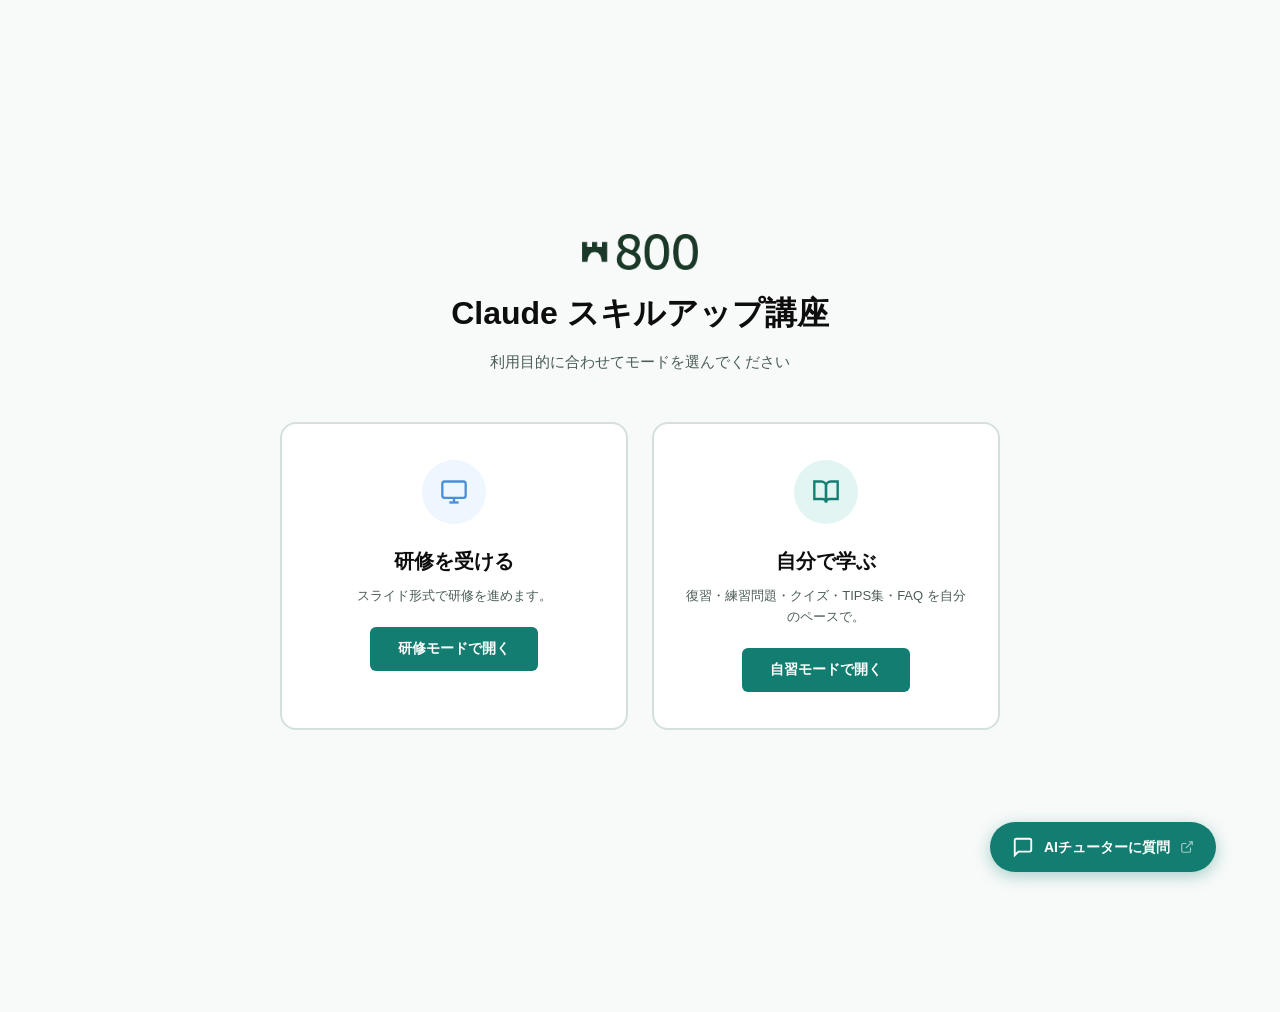
==== index.html @ 35c39022 "まとめページの可読性を改善（第1回・第2回） - 第1回・第2回のまとめ「今回の要点」を『太字キーワード＋短い一言』のスキャンしやすい箇条書きに。長い1行を解消。  - 「今日からやること」を『まず1" ====
<!DOCTYPE html>
<html lang="ja">
<head>
  <meta charset="UTF-8">
  <meta name="viewport" content="width=device-width, initial-scale=1.0">
  <title>Claude スキルアップ講座</title>
  <link rel="stylesheet" href="css/style.css?v=193">
</head>
<body>
  <!-- グローバルヘッダー -->
  <header id="global-header">
    <div class="header-inner">
      <a href="#" class="header-logo" data-page="home">
        <img src="assets/ehi-logo.png" alt="800" height="22">
        <span>Claude スキルアップ講座</span>
      </a>
      <nav class="header-nav" id="header-nav">
        <a href="#" class="header-nav-link active" data-page="home">ホーム</a>
        <a href="#" class="header-nav-link" data-page="learn">学習コンテンツ</a>
        <a href="#" class="header-nav-link" data-page="practices">練習問題</a>
        <a href="#" class="header-nav-link" data-page="quiz-hub">クイズ</a>
        <a href="#" class="header-nav-link" data-page="tips">TIPS集</a>
        <a href="#" class="header-nav-link" data-page="links">リンク集</a>
        <a href="#" class="header-nav-link" data-page="faq">FAQ</a>
      </nav>
      <div class="header-right">
        <button class="header-search-btn" id="open-search" title="検索（Ctrl+K）">
          <svg viewBox="0 0 24 24" width="18" height="18" fill="none" stroke="currentColor" stroke-width="2"><circle cx="11" cy="11" r="8"/><line x1="21" y1="21" x2="16.65" y2="16.65"/></svg>
        </button>
        <div class="mode-toggle">
          <button class="mode-btn" data-mode="present">研修モード</button>
          <button class="mode-btn active" data-mode="self-study">自習モード</button>
        </div>
      </div>
    </div>
  </header>

  <!-- 検索モーダル -->
  <div class="search-modal" id="search-modal">
    <div class="search-modal-inner">
      <div class="search-input-wrap">
        <svg viewBox="0 0 24 24" width="20" height="20" fill="none" stroke="currentColor" stroke-width="2"><circle cx="11" cy="11" r="8"/><line x1="21" y1="21" x2="16.65" y2="16.65"/></svg>
        <input type="text" id="search-input" placeholder="セクション・FAQ・リンクを検索…" autocomplete="off">
        <kbd class="search-kbd">ESC</kbd>
      </div>
      <div class="search-results" id="search-results"></div>
    </div>
  </div>

  <!-- メインコンテンツ -->
  <main id="main-content">
    <div id="page-container"></div>
  </main>

  <!-- フッター -->
  <footer id="global-footer">
    <div class="footer-inner">
      <span>&copy; Eight Hundred, Inc.</span>
      <div style="display:flex;gap:16px;align-items:center">
        <button id="reset-progress" class="footer-link">進捗をリセット</button>
        <span style="font-size:11px;color:#999;">※ 進捗はこのブラウザに保存されます</span>
      </div>
    </div>
  </footer>

  <script src="js/modules.js?v=193"></script>
  <script src="js/quiz.js?v=193"></script>
  <script src="js/app.js?v=193"></script>
</body>
</html>
---- css/style.css ----
/* ========================================
   Claude スキルアップ - スタイルシート
   ヘッダーナビ + Webサイト型レイアウト
   ======================================== */

/* --- リセット & ベース --- */
*, *::before, *::after {
  margin: 0;
  padding: 0;
  box-sizing: border-box;
}

:root {
  --primary: #127D70;
  --primary-light: #1a9e8e;
  --primary-bg: #E3F5F3;
  --accent: #127D70;
  --accent-light: #E3F5F3;
  --dark-green: #1B3928;
  --bg: #f7faf9;
  --surface: #ffffff;
  --surface-hover: #f0f5f4;
  --text: #0D0D0D;
  --text-secondary: #4a5c56;
  --text-muted: #8a9692;
  --border: #d4e0dd;
  --border-light: #e8f0ee;
  --success: #127D70;
  --success-bg: #E3F5F3;
  --error: #d44;
  --error-bg: #fef0f0;
  --header-height: 56px;
  --radius: 10px;
  --radius-sm: 6px;
  --shadow-sm: 0 1px 3px rgba(18,125,112,0.06);
  --shadow-md: 0 4px 12px rgba(18,125,112,0.08);
  --shadow-lg: 0 8px 24px rgba(18,125,112,0.1);
  --shadow: 0 4px 12px rgba(0,0,0,0.08);
  --transition: 0.2s ease;
}

html {
  scroll-behavior: smooth;
  overflow-y: scroll;
}

body {
  font-family: -apple-system, BlinkMacSystemFont, "Segoe UI", "Hiragino Sans", "Hiragino Kaku Gothic ProN", "Noto Sans JP", sans-serif;
  background: var(--bg);
  color: var(--text);
  line-height: 1.7;
  display: flex;
  flex-direction: column;
  min-height: 100vh;
}

/* ========================================
   グローバルヘッダー
   ======================================== */
#global-header {
  position: sticky;
  top: 0;
  z-index: 100;
  background: var(--surface);
  border-bottom: 1px solid var(--border);
  box-shadow: var(--shadow-sm);
}

.header-inner {
  max-width: 1200px;
  margin: 0 auto;
  padding: 0 24px;
  height: var(--header-height);
  display: flex;
  align-items: center;
  gap: 32px;
}

.header-logo {
  display: flex;
  align-items: center;
  gap: 10px;
  text-decoration: none;
  color: var(--text);
  font-size: 15px;
  font-weight: 700;
  flex-shrink: 0;
}

.header-logo img {
  height: 22px;
}

.header-nav {
  display: flex;
  align-items: center;
  gap: 4px;
  flex: 1;
}

.header-nav-link {
  padding: 6px 14px;
  border-radius: var(--radius-sm);
  font-size: 13px;
  font-weight: 600;
  color: var(--text-secondary);
  text-decoration: none;
  transition: all var(--transition);
  white-space: nowrap;
}

.header-nav-link:hover {
  background: var(--surface-hover);
  color: var(--text);
}

.header-nav-link.active {
  background: var(--primary-bg);
  color: var(--primary);
}

.header-right {
  display: flex;
  align-items: center;
  flex-shrink: 0;
  gap: 8px;
}
.header-search-btn {
  display: flex;
  align-items: center;
  justify-content: center;
  width: 36px;
  height: 36px;
  border: 1px solid var(--border);
  border-radius: var(--radius-sm);
  background: var(--surface);
  color: var(--text-secondary);
  cursor: pointer;
  transition: border-color .15s, color .15s;
}
.header-search-btn:hover {
  border-color: var(--primary);
  color: var(--primary);
}
body.present-mode .header-search-btn,
body.landing-mode .header-search-btn {
  display: none;
}

/* モード切替ボタン */
.mode-toggle {
  display: flex;
  align-items: center;
  gap: 4px;
  padding: 3px;
  background: var(--bg);
  border-radius: var(--radius-sm);
  border: 1px solid var(--border);
}

.mode-btn {
  padding: 5px 14px;
  border: none;
  border-radius: 4px;
  font-size: 12px;
  font-weight: 600;
  cursor: pointer;
  background: transparent;
  color: var(--text-muted);
  transition: all var(--transition);
}

.mode-btn:hover {
  color: var(--text-secondary);
}

.mode-btn.active {
  background: var(--surface);
  color: var(--text);
  box-shadow: var(--shadow-sm);
}

/* ========================================
   メインコンテンツ
   ======================================== */
#main-content {
  flex: 1;
}

#page-container {
  max-width: 1200px;
  margin: 0 auto;
  padding: 32px 24px 80px;
}

/* ========================================
   グローバルフッター
   ======================================== */
#global-footer {
  background: var(--surface);
  border-top: 1px solid var(--border);
  padding: 16px 0;
  margin-top: auto;
}

.footer-inner {
  max-width: 1200px;
  margin: 0 auto;
  padding: 0 24px;
  display: flex;
  align-items: center;
  justify-content: space-between;
  font-size: 12px;
  color: var(--text-muted);
}

.footer-link {
  background: none;
  border: none;
  color: var(--text-muted);
  font-size: 12px;
  cursor: pointer;
  transition: color var(--transition);
}

.footer-link:hover {
  color: var(--error);
}

/* ========================================
   ホームページ（自習モード）
   ======================================== */
.home-layout {
  display: grid;
  grid-template-columns: 240px 1fr;
  gap: 32px;
  align-items: start;
}
.home-nav {
  position: sticky;
  top: calc(var(--header-height) + 16px);
  background: var(--surface);
  border: 1px solid var(--border);
  border-radius: var(--radius);
  padding: 16px;
  max-height: calc(100vh - var(--header-height) - 40px);
  overflow-y: auto;
}
.home-nav-title {
  font-size: 13px;
  font-weight: 700;
  color: var(--text-muted);
  text-transform: uppercase;
  letter-spacing: 1px;
  margin-bottom: 12px;
  padding-bottom: 8px;
  border-bottom: 1px solid var(--border-light);
}
.home-nav-module {
  margin-bottom: 16px;
}
.home-nav-module-label {
  font-size: 13px;
  font-weight: 700;
  color: var(--primary);
  margin-bottom: 6px;
}
.home-nav-group {
  font-size: 11px;
  font-weight: 600;
  color: var(--text-muted);
  text-transform: uppercase;
  letter-spacing: 0.5px;
  margin-top: 10px;
  margin-bottom: 2px;
  padding-left: 4px;
}
.home-nav-item {
  display: block;
  font-size: 13px;
  color: var(--text-secondary);
  padding: 4px 8px;
  border-radius: 4px;
  cursor: pointer;
  text-decoration: none;
  transition: background .12s, color .12s;
  line-height: 1.4;
}
.home-nav-item:hover {
  background: var(--primary-bg);
  color: var(--primary);
}
.home-nav-item.completed {
  color: var(--text-muted);
}
.home-nav-item.completed::before {
  content: '✓ ';
  color: var(--success);
  font-size: 11px;
}
.home-nav-extra {
  margin-top: 16px;
  padding-top: 12px;
  border-top: 1px solid var(--border-light);
}
.home-main {
  min-width: 0;
}
@media (max-width: 900px) {
  .home-layout {
    grid-template-columns: 1fr;
  }
  .home-nav {
    position: static;
    max-height: none;
  }
}
.home-hero {
  text-align: center;
  padding: 48px 0 40px;
}

.home-hero h1 {
  font-size: 40px;
  font-weight: 800;
  color: var(--text);
  margin-bottom: 12px;
  line-height: 1.3;
}

.home-hero .subtitle {
  font-size: 18px;
  color: var(--text-secondary);
  max-width: none;
  margin: 0 auto;
}

/* ホームカードグリッド */
.home-grid {
  display: grid;
  grid-template-columns: repeat(auto-fit, minmax(280px, 1fr));
  gap: 20px;
  margin-top: 36px;
}

.home-card {
  background: var(--surface);
  border: 1px solid var(--border);
  border-radius: var(--radius);
  padding: 28px 24px;
  cursor: pointer;
  transition: all var(--transition);
  text-align: left;
  position: relative;
  overflow: hidden;
}

.home-card::before {
  content: '';
  position: absolute;
  top: 0;
  left: 0;
  right: 0;
  height: 3px;
  background: var(--primary);
  transform: scaleX(0);
  transform-origin: left;
  transition: transform 0.3s ease;
}

.home-card:hover {
  border-color: var(--primary-light);
  box-shadow: var(--shadow-md);
  transform: translateY(-2px);
}

.home-card:hover::before {
  transform: scaleX(1);
}

.home-card .card-icon {
  width: 44px;
  height: 44px;
  border-radius: var(--radius-sm);
  background: var(--primary-bg);
  display: flex;
  align-items: center;
  justify-content: center;
  color: var(--primary);
  margin-bottom: 16px;
  font-size: 20px;
}

.home-card h3 {
  font-size: 17px;
  font-weight: 700;
  margin-bottom: 8px;
}

.home-card p {
  font-size: 13px;
  color: var(--text-secondary);
  line-height: 1.6;
}

.home-card .card-count {
  margin-top: 16px;
  padding-top: 12px;
  border-top: 1px solid var(--border-light);
  font-size: 12px;
  color: var(--text-muted);
}

/* ========================================
   学習コンテンツページ
   ======================================== */
.page-header {
  margin-bottom: 32px;
}

.page-header h1 {
  font-size: 26px;
  font-weight: 800;
  margin-bottom: 8px;
}

.page-header p {
  font-size: 15px;
  color: var(--text-secondary);
}

/* トピックカード */
.topic-grid {
  display: grid;
  grid-template-columns: repeat(auto-fit, minmax(280px, 1fr));
  gap: 16px;
  margin-top: 24px;
}

.topic-card {
  background: var(--surface);
  border: 1px solid var(--border);
  border-radius: var(--radius);
  padding: 24px;
  cursor: pointer;
  transition: all var(--transition);
}

.topic-card:hover {
  border-color: var(--primary-light);
  box-shadow: var(--shadow-md);
  transform: translateY(-1px);
}

.topic-card .topic-session {
  font-size: 11px;
  font-weight: 600;
  color: var(--text-muted);
  text-transform: uppercase;
  letter-spacing: 0.04em;
  margin-bottom: 8px;
}

.topic-card h3 {
  font-size: 16px;
  font-weight: 700;
  margin-bottom: 6px;
}

.topic-card p {
  font-size: 13px;
  color: var(--text-secondary);
  line-height: 1.5;
}

.topic-card .topic-type {
  display: inline-block;
  margin-top: 12px;
  font-size: 11px;
  font-weight: 700;
  padding: 2px 10px;
  border-radius: 4px;
}

.topic-card .topic-type.lecture {
  background: #eef6ff;
  color: #4a90d9;
}

.topic-card .topic-type.handson {
  background: #f0f7ef;
  color: var(--success);
}

.topic-card .topic-progress {
  display: flex;
  align-items: center;
  gap: 8px;
  margin-top: 12px;
}

.topic-card .topic-progress-bar {
  flex: 1;
  height: 4px;
  background: var(--border-light);
  border-radius: 2px;
}

.topic-card .topic-progress-bar .fill {
  height: 100%;
  background: var(--primary);
  border-radius: 2px;
  transition: width 0.3s;
}

.topic-card .topic-progress-text {
  font-size: 11px;
  font-weight: 600;
  color: var(--text-muted);
}

/* トピック詳細ページ */
.topic-detail {
  max-width: none;
}

.topic-detail .breadcrumb {
  font-size: 13px;
  color: var(--text-muted);
  margin-bottom: 16px;
}

.topic-detail .breadcrumb a {
  color: var(--primary);
  text-decoration: none;
}

.topic-detail .breadcrumb a:hover {
  text-decoration: underline;
}

.topic-detail-header {
  margin-bottom: 32px;
}

.topic-detail-header h1 {
  font-size: 26px;
  font-weight: 800;
  margin-bottom: 8px;
}

.topic-detail-header .topic-meta {
  display: flex;
  gap: 12px;
  flex-wrap: wrap;
}

.topic-detail-header .topic-meta-tag {
  font-size: 12px;
  color: var(--text-muted);
  background: var(--bg);
  padding: 4px 12px;
  border-radius: 12px;
  border: 1px solid var(--border-light);
}

.topic-content {
  background: var(--surface);
  border: 1px solid var(--border);
  border-radius: var(--radius);
  padding: 32px;
  margin-bottom: 24px;
}

.topic-content h3 {
  font-size: 18px;
  font-weight: 700;
  margin: 24px 0 10px;
  color: var(--text);
}

.topic-content h3:first-child {
  margin-top: 0;
}

.topic-content p {
  font-size: 15px;
  color: var(--text-secondary);
  margin-bottom: 12px;
}

.topic-content ul, .topic-content ol {
  font-size: 15px;
  color: var(--text-secondary);
  padding-left: 20px;
  margin-bottom: 12px;
}

.topic-content li {
  margin-bottom: 6px;
}

.topic-nav-buttons {
  display: flex;
  justify-content: space-between;
  gap: 16px;
  margin-top: 24px;
}

.topic-nav-btn {
  display: flex;
  align-items: center;
  gap: 8px;
  padding: 12px 20px;
  background: var(--surface);
  border: 1px solid var(--border);
  border-radius: var(--radius-sm);
  font-size: 14px;
  font-weight: 600;
  color: var(--text);
  cursor: pointer;
  transition: all var(--transition);
  text-decoration: none;
}

.topic-nav-btn:hover {
  border-color: var(--primary);
  color: var(--primary);
}

/* ========================================
   リンク集ページ
   ======================================== */
.links-filter {
  display: flex;
  gap: 8px;
  flex-wrap: wrap;
  margin-bottom: 20px;
}

.filter-btn {
  padding: 6px 16px;
  border: 1px solid var(--border);
  border-radius: 20px;
  background: var(--surface);
  font-size: 13px;
  font-weight: 600;
  color: var(--text-secondary);
  cursor: pointer;
  transition: all var(--transition);
}

.filter-btn:hover {
  border-color: var(--primary-light);
  color: var(--primary);
}

.filter-btn.active {
  background: var(--primary);
  border-color: var(--primary);
  color: white;
}

.link-list {
  display: flex;
  flex-direction: column;
  gap: 8px;
}

.link-item {
  display: block;
  padding: 16px 20px;
  background: var(--surface);
  border: 1px solid var(--border-light);
  border-radius: var(--radius-sm);
  text-decoration: none;
  color: inherit;
  transition: border-color 0.2s, box-shadow 0.2s;
}

.link-item:hover {
  border-color: var(--accent);
  box-shadow: var(--shadow-sm);
}

.link-category {
  display: inline-block;
  font-size: 11px;
  font-weight: 600;
  color: var(--text-muted);
  background: var(--bg);
  padding: 2px 8px;
  border-radius: 4px;
  margin-bottom: 6px;
}

.link-item-title {
  font-weight: 600;
  font-size: 14px;
  color: var(--accent);
  margin-bottom: 4px;
}

.link-item-desc {
  font-size: 13px;
  color: var(--text-secondary);
}

/* ========================================
   TIPS集 ページ
   ======================================== */
.tips-page .tips-controls {
  background: var(--surface);
  border: 1px solid var(--border-light);
  border-radius: var(--radius-sm);
  padding: 14px 16px;
  margin-bottom: 16px;
  display: flex;
  flex-direction: column;
  gap: 12px;
}
.tips-page .tips-search-wrap {
  display: flex;
  align-items: center;
  gap: 8px;
  background: var(--bg);
  border: 1px solid var(--border);
  border-radius: 8px;
  padding: 8px 12px;
  color: var(--text-muted);
}
.tips-page .tips-search-wrap input {
  flex: 1;
  border: none;
  background: transparent;
  outline: none;
  font-size: 14px;
  color: var(--text);
  font-family: inherit;
}
.tips-page .tips-filter-row {
  display: flex;
  flex-wrap: wrap;
  gap: 6px;
  align-items: center;
}
.tips-page .tips-filter-label {
  font-size: 12px;
  font-weight: 700;
  color: var(--text-muted);
  margin-right: 4px;
  letter-spacing: 0.05em;
}
.tips-page .tips-meta-bar {
  font-size: 12px;
  color: var(--text-muted);
  margin-bottom: 12px;
}
.tips-page .tips-grid {
  display: grid;
  grid-template-columns: repeat(auto-fill, minmax(320px, 1fr));
  gap: 14px;
}
.tips-page .tip-card {
  background: var(--surface);
  border: 1px solid var(--border-light);
  border-radius: var(--radius-sm);
  padding: 16px 18px;
  display: flex;
  flex-direction: column;
  gap: 10px;
  transition: border-color 0.2s, box-shadow 0.2s;
  word-break: keep-all;
  overflow-wrap: anywhere;
}
.tips-page .tip-card:hover {
  border-color: var(--primary-light);
  box-shadow: var(--shadow-sm);
}
.tips-page .tip-card-head {
  display: flex;
  flex-wrap: wrap;
  gap: 6px;
}
.tips-page .tip-badge {
  display: inline-block;
  font-size: 11px;
  font-weight: 700;
  padding: 2px 8px;
  border-radius: 10px;
  background: var(--bg);
  color: var(--text-muted);
  letter-spacing: 0.02em;
}
.tips-page .tip-badge.tip-cat {
  background: var(--primary-faint);
  color: var(--primary);
}
.tips-page .tip-badge.tip-level-basic {
  background: #e6f4ea;
  color: #1a7f37;
}
.tips-page .tip-badge.tip-level-intermediate {
  background: #fff3cd;
  color: #856404;
}
.tips-page .tip-badge.tip-level-advanced {
  background: #fde2e2;
  color: #b42318;
}
.tips-page .tip-card-title {
  font-size: 15px;
  font-weight: 700;
  color: var(--text);
  margin: 0;
  line-height: 1.4;
}
.tips-page .tip-card-summary {
  font-size: 13px;
  color: var(--text-secondary);
  line-height: 1.6;
  margin: 0;
}
.tips-page .tip-card-section {
  font-size: 13px;
  line-height: 1.6;
  color: var(--text-secondary);
}
.tips-page .tip-card-label {
  display: inline-block;
  font-size: 11px;
  font-weight: 700;
  color: var(--text-muted);
  letter-spacing: 0.05em;
  margin-bottom: 4px;
}
.tips-page .tip-card-section p { margin: 0; }
.tips-page .tip-card-section ul {
  margin: 0;
  padding-left: 18px;
}
.tips-page .tip-card-section ul li { margin-bottom: 2px; }
.tips-page .tip-example pre {
  background: var(--bg);
  border: 1px solid var(--border);
  border-radius: 6px;
  padding: 8px 10px;
  font-size: 12px;
  font-family: 'SF Mono', Menlo, Consolas, monospace;
  color: var(--text);
  white-space: pre-wrap;
  word-break: break-word;
  margin: 0;
  line-height: 1.55;
}
.tips-page .tip-caution {
  background: #fffbe6;
  border-left: 3px solid #f0c54e;
  padding: 8px 10px;
  border-radius: 4px;
  color: #6f5b00;
}
.tips-page .tip-caution .tip-card-label { color: #856404; }
.tips-page .tips-empty {
  padding: 32px;
  text-align: center;
  color: var(--text-muted);
  background: var(--surface);
  border: 1px dashed var(--border);
  border-radius: var(--radius-sm);
}

/* 関連セクションリンク（TIPS集側） */
.tips-page .tip-related-sections ul {
  margin: 0;
  padding-left: 0;
  list-style: none;
  display: flex;
  flex-direction: column;
  gap: 4px;
}
.tips-page .tip-related-sections li { margin: 0; }
.tips-page .tip-related-link {
  display: block;
  width: 100%;
  text-align: left;
  background: var(--bg);
  border: 1px solid var(--border);
  border-radius: 6px;
  padding: 6px 10px;
  font-size: 12px;
  font-family: inherit;
  color: var(--primary);
  cursor: pointer;
  transition: border-color 0.15s, background 0.15s;
}
.tips-page .tip-related-link:hover {
  border-color: var(--primary);
  background: var(--primary-faint);
}
.tips-page .tip-related-link::before { content: '↗ '; opacity: 0.7; margin-right: 2px; }

/* フォーカス時の一時ハイライト */
@keyframes tip-card-pulse {
  0%   { box-shadow: 0 0 0 0 rgba(18,125,112,0.55); border-color: var(--primary); }
  60%  { box-shadow: 0 0 0 8px rgba(18,125,112,0); border-color: var(--primary); }
  100% { box-shadow: 0 0 0 0 rgba(18,125,112,0); }
}
.tips-page .tip-card.tip-card-focus {
  border-color: var(--primary);
  animation: tip-card-pulse 1.4s ease-out 2;
  background: var(--primary-faint);
}

/* ========================================
   学習セクション内の「関連TIPS」ボックス
   ======================================== */
.related-tips-box {
  margin: 24px 0;
  padding: 16px 20px;
  background: var(--primary-faint);
  border: 1px solid var(--primary-light);
  border-radius: var(--radius-sm);
}
.related-tips-head {
  display: flex;
  align-items: center;
  gap: 8px;
  margin-bottom: 10px;
}
.related-tips-icon { font-size: 18px; }
.related-tips-title {
  font-size: 14px;
  font-weight: 700;
  color: var(--primary);
}
.related-tips-count {
  margin-left: auto;
  font-size: 11px;
  color: var(--text-muted);
  background: var(--surface);
  padding: 2px 8px;
  border-radius: 10px;
}
.related-tips-list {
  list-style: none;
  margin: 0;
  padding: 0;
  display: flex;
  flex-direction: column;
  gap: 4px;
}
.related-tips-list li { margin: 0; }
.related-tips-link {
  display: flex;
  align-items: baseline;
  gap: 8px;
  width: 100%;
  text-align: left;
  background: var(--surface);
  border: 1px solid var(--border-light);
  border-radius: 6px;
  padding: 8px 12px;
  font-family: inherit;
  font-size: 13px;
  color: var(--text);
  cursor: pointer;
  transition: border-color 0.15s, background 0.15s, transform 0.1s;
}
.related-tips-link:hover {
  border-color: var(--primary);
  background: white;
  transform: translateX(2px);
}
.related-tips-cat {
  flex-shrink: 0;
  font-size: 11px;
  font-weight: 700;
  color: var(--primary);
  background: var(--primary-faint);
  padding: 1px 7px;
  border-radius: 10px;
}
.related-tips-name {
  font-weight: 600;
  word-break: keep-all;
  overflow-wrap: anywhere;
}
.related-tips-foot {
  margin: 8px 0 0;
  font-size: 11px;
  color: var(--text-muted);
}

/* 研修モードでは関連TIPS導線を非表示（スライドの邪魔にならないよう） */
body.present-mode .related-tips-box { display: none; }

/* ========================================
   FAQ ページ
   ======================================== */
.faq-section {
  margin-bottom: 32px;
}

.faq-section-title {
  font-size: 18px;
  font-weight: 700;
  margin-bottom: 12px;
  padding-bottom: 8px;
  border-bottom: 2px solid var(--border-light);
  color: var(--text);
}

.faq-list .faq-item {
  margin-bottom: 6px;
  border: 1px solid var(--border-light);
  border-radius: var(--radius-sm);
  overflow: hidden;
}

.faq-list .faq-item summary {
  padding: 14px 16px;
  font-weight: 600;
  font-size: 14px;
  cursor: pointer;
  background: var(--surface);
  transition: background 0.2s;
  list-style: none;
  display: flex;
  align-items: center;
  gap: 10px;
}

.faq-list .faq-item summary::before {
  content: '+';
  font-size: 18px;
  font-weight: 300;
  color: var(--primary);
  flex-shrink: 0;
  width: 20px;
  text-align: center;
  transition: transform 0.2s;
}

.faq-list .faq-item[open] summary::before {
  content: '\2212';
}

.faq-list .faq-item summary:hover {
  background: var(--accent-light);
}

.faq-list .faq-item[open] summary {
  border-bottom: 1px solid var(--border-light);
}

.faq-list .faq-item p {
  padding: 14px 16px 14px 46px;
  margin: 0;
  font-size: 14px;
  line-height: 1.7;
  color: var(--text-secondary);
}

/* ========================================
   クイズハブページ
   ======================================== */
.quiz-hub-grid {
  display: grid;
  grid-template-columns: repeat(auto-fit, minmax(280px, 1fr));
  gap: 16px;
  margin-top: 24px;
}

.quiz-hub-card {
  background: var(--surface);
  border: 1px solid var(--border);
  border-radius: var(--radius);
  padding: 24px;
  cursor: pointer;
  transition: all var(--transition);
}

.quiz-hub-card:hover {
  border-color: var(--primary-light);
  box-shadow: var(--shadow-md);
  transform: translateY(-1px);
}

.quiz-hub-card h3 {
  font-size: 16px;
  font-weight: 700;
  margin-bottom: 8px;
}

.quiz-hub-card p {
  font-size: 13px;
  color: var(--text-secondary);
  margin-bottom: 16px;
}

.quiz-hub-card .quiz-meta {
  display: flex;
  align-items: center;
  justify-content: space-between;
  padding-top: 12px;
  border-top: 1px solid var(--border-light);
}

.quiz-hub-card .quiz-count {
  font-size: 12px;
  color: var(--text-muted);
}

.quiz-hub-card .quiz-status {
  font-size: 12px;
  font-weight: 600;
  padding: 3px 10px;
  border-radius: 12px;
}

.quiz-hub-card .quiz-status.done {
  background: var(--success-bg);
  color: var(--success);
}

.quiz-hub-card .quiz-status.not-done {
  background: var(--bg);
  color: var(--text-muted);
}

/* ========================================
   練習問題ページ
   ======================================== */
.practices-page { max-width: 800px; margin: 0 auto; }
.practices-page h1 { font-size: 28px; font-weight: 800; margin-bottom: 8px; }
.practices-subtitle { color: var(--text-secondary); font-size: 15px; margin-bottom: 24px; }

.practices-tabs {
  display: flex; gap: 0; border-bottom: 2px solid var(--border-light); margin-bottom: 24px;
}
.practices-tab {
  flex: 1; padding: 10px 8px; font-size: 14px; font-weight: 700;
  color: var(--text-muted); background: none; border: none;
  border-bottom: 2px solid transparent; margin-bottom: -2px; cursor: pointer;
  transition: color 0.2s, border-color 0.2s;
}
.practices-tab.active { color: var(--primary); border-bottom-color: var(--primary); }
.practices-tab:hover:not(.active) { color: var(--text-secondary); }

.practices-section { margin-bottom: 32px; }
.practices-section-title {
  font-size: 15px; font-weight: 700; color: var(--primary);
  padding-bottom: 8px; border-bottom: 1px solid var(--border-light); margin-bottom: 12px;
}

.practices-card {
  display: flex; gap: 14px; padding: 16px; margin-bottom: 10px;
  background: #fff; border: 1px solid var(--border-light); border-radius: 10px;
  transition: box-shadow 0.2s;
}
.practices-card:hover { box-shadow: 0 2px 8px rgba(0,0,0,0.06); }
.practices-card-num {
  flex-shrink: 0; width: 28px; height: 28px; border-radius: 50%;
  background: var(--primary-faint); color: var(--primary);
  font-size: 13px; font-weight: 800;
  display: flex; align-items: center; justify-content: center; margin-top: 2px;
}
.practices-card-body h4 { font-size: 15px; font-weight: 700; margin-bottom: 4px; }
.practices-card-body p { font-size: 14px; color: var(--text-secondary); line-height: 1.6; margin: 0; }
.practices-hint {
  margin-top: 8px; padding: 8px 12px; background: #fffbe6; border-radius: 6px;
  font-size: 13px; color: #856404; line-height: 1.5;
}

/* ========================================
   モジュール学習ページ（自習 - トピック詳細）
   ======================================== */
.module-header {
  margin-bottom: 32px;
}

.module-header .breadcrumb {
  font-size: 13px;
  color: var(--text-muted);
  margin-bottom: 12px;
}

.module-header .breadcrumb a {
  color: var(--primary);
  text-decoration: none;
}

.module-header h1 {
  font-size: 28px;
  font-weight: 800;
  margin-bottom: 8px;
}

.module-header .module-desc {
  font-size: 15px;
  color: var(--text-secondary);
}

.module-progress {
  background: var(--surface);
  border: 1px solid var(--border);
  border-radius: var(--radius);
  padding: 16px 20px;
  margin-bottom: 28px;
  display: flex;
  align-items: center;
  gap: 16px;
}

.module-progress .progress-bar {
  flex: 1;
  height: 6px;
  background: var(--border-light);
  border-radius: 3px;
  overflow: hidden;
}

.module-progress .progress-bar .fill {
  height: 100%;
  background: var(--primary);
  border-radius: 3px;
  transition: width 0.4s ease;
}

.module-progress .progress-text {
  font-size: 13px;
  font-weight: 600;
  color: var(--text-secondary);
  white-space: nowrap;
}

/* セクションリスト */
.section-list {
  display: flex;
  flex-direction: column;
  gap: 12px;
}

.section-item {
  background: var(--surface);
  border: 1px solid var(--border);
  border-radius: var(--radius);
  overflow: hidden;
  transition: all var(--transition);
}

.section-item:hover {
  border-color: var(--primary-light);
}

.section-item.completed {
  border-left: 3px solid var(--success);
}

.section-header {
  display: flex;
  align-items: center;
  gap: 14px;
  padding: 18px 20px;
  cursor: pointer;
  user-select: none;
}

.section-number {
  width: 32px;
  height: 32px;
  border-radius: 50%;
  background: var(--border-light);
  display: flex;
  align-items: center;
  justify-content: center;
  font-size: 13px;
  font-weight: 700;
  color: var(--text-secondary);
  flex-shrink: 0;
}

.section-item.completed .section-number {
  background: var(--success-bg);
  color: var(--success);
}

.section-item.active .section-number {
  background: var(--primary-bg);
  color: var(--primary);
}

.section-title {
  flex: 1;
  font-size: 15px;
  font-weight: 600;
}

.section-status {
  font-size: 12px;
  color: var(--text-muted);
}

.section-item.completed .section-status {
  color: var(--success);
}

.section-chevron {
  transition: transform 0.3s ease;
  color: var(--text-muted);
}

.section-item.open .section-chevron {
  transform: rotate(180deg);
}

/* セクションコンテンツ */
.section-content {
  max-height: 0;
  overflow: hidden;
  transition: max-height 0.4s ease;
}

.section-item.open .section-content {
  max-height: 5000px;
}

.section-body {
  padding: 0 20px 24px 66px;
}

.section-body h3 {
  font-size: 16px;
  font-weight: 700;
  margin: 24px 0 12px;
  padding-left: 12px;
  border-left: 3px solid var(--primary);
  color: var(--text);
  line-height: 1.3;
}
.section-body h3:first-child {
  margin-top: 0;
}

.section-body p {
  font-size: 14px;
  color: var(--text-secondary);
  margin-bottom: 12px;
}

.section-body ul, .section-body ol {
  font-size: 14px;
  color: var(--text-secondary);
  padding-left: 20px;
  margin-bottom: 12px;
}

.section-body li {
  margin-bottom: 6px;
}

/* ========================================
   コンテンツボックス系
   ======================================== */
.tip-box {
  background: var(--primary-bg);
  border-left: 4px solid var(--primary);
  border-radius: 0 var(--radius-sm) var(--radius-sm) 0;
  padding: 16px 20px;
  margin: 20px 0;
  font-size: 14px;
  color: var(--accent);
  line-height: 1.7;
}

.tip-box .tip-label {
  font-weight: 700;
  display: block;
  margin-bottom: 4px;
}

.info-box {
  background: #eef6ff;
  border-left: 3px solid #4a90d9;
  border-radius: 0 var(--radius-sm) var(--radius-sm) 0;
  padding: 14px 18px;
  margin: 16px 0;
  font-size: 13px;
  color: #2c5f99;
  line-height: 1.6;
}

.info-box .info-label {
  font-weight: 700;
  display: block;
  margin-bottom: 4px;
}

.example-box {
  background: #f8f8f8;
  border: 1px solid var(--border);
  border-radius: var(--radius-sm);
  padding: 16px 18px;
  margin: 16px 0;
  font-size: 13px;
}

.example-box .example-label {
  font-weight: 700;
  color: var(--text-muted);
  font-size: 11px;
  text-transform: uppercase;
  letter-spacing: 0.05em;
  margin-bottom: 8px;
}

.example-box code {
  display: block;
  background: var(--surface);
  border: 1px solid var(--border-light);
  border-radius: 4px;
  padding: 10px 14px;
  font-family: "SF Mono", "Consolas", monospace;
  font-size: 13px;
  color: var(--text);
  white-space: pre-wrap;
  margin-top: 8px;
}

.warning-box {
  background: #fff8f0;
  border-left: 3px solid #e8a040;
  border-radius: 0 var(--radius-sm) var(--radius-sm) 0;
  padding: 14px 18px;
  margin: 16px 0;
  font-size: 13px;
  color: #8a6020;
  line-height: 1.6;
}

.warning-box .warning-label {
  font-weight: 700;
  display: block;
  margin-bottom: 4px;
}

.warning-box ul {
  padding-left: 18px;
  margin: 8px 0;
}

.warning-box li {
  margin-bottom: 4px;
}

.try-box {
  background: #f0f7ef;
  border-left: 3px solid var(--success);
  border-radius: 0 var(--radius-sm) var(--radius-sm) 0;
  padding: 14px 18px;
  margin: 16px 0;
  font-size: 13px;
  color: #2a6b40;
  line-height: 1.6;
}

.try-box .try-label {
  font-weight: 700;
  display: block;
  margin-bottom: 4px;
}

.try-box pre,
.example-box pre,
.info-box pre {
  margin: 8px 0 4px;
  padding: 0;
  background: none;
  border: none;
}

.try-box pre code,
.example-box pre code,
.info-box pre code {
  display: block;
  background: #f8faf8;
  border: 1px solid rgba(0,0,0,0.08);
  border-radius: 4px;
  padding: 12px 14px;
  font-family: "SF Mono", "Consolas", monospace;
  font-size: 12px;
  color: var(--text);
  line-height: 1.7;
  white-space: pre-wrap;
  word-break: break-word;
  overflow-x: auto;
}

.btn-complete-section {
  display: inline-flex;
  align-items: center;
  gap: 8px;
  background: var(--primary);
  color: #fff;
  border: none;
  padding: 10px 20px;
  border-radius: var(--radius-sm);
  font-size: 14px;
  font-weight: 600;
  cursor: pointer;
  margin-top: 16px;
  transition: all var(--transition);
}

.btn-complete-section:hover {
  background: var(--accent);
  transform: translateY(-1px);
  box-shadow: var(--shadow-sm);
}

.btn-complete-section.done {
  background: var(--success);
  cursor: default;
}

/* ========================================
   クイズ
   ======================================== */
.quiz-container {
  background: var(--surface);
  border: 1px solid var(--border);
  border-radius: var(--radius);
  padding: 28px;
  margin-top: 12px;
}

.quiz-header {
  display: flex;
  align-items: center;
  justify-content: space-between;
  margin-bottom: 24px;
}

.quiz-header h2 {
  font-size: 20px;
  font-weight: 700;
}

.quiz-progress-text {
  font-size: 13px;
  color: var(--text-muted);
  font-weight: 600;
}

.quiz-question {
  margin-bottom: 20px;
}

.quiz-question .q-number {
  font-size: 12px;
  font-weight: 700;
  color: var(--primary);
  text-transform: uppercase;
  letter-spacing: 0.05em;
  margin-bottom: 8px;
}

.quiz-question .q-text {
  font-size: 16px;
  font-weight: 600;
  margin-bottom: 16px;
  line-height: 1.5;
}

.quiz-options {
  display: flex;
  flex-direction: column;
  gap: 10px;
}

.quiz-option {
  display: flex;
  align-items: center;
  gap: 12px;
  padding: 14px 16px;
  background: var(--bg);
  border: 2px solid var(--border);
  border-radius: var(--radius-sm);
  cursor: pointer;
  transition: all var(--transition);
  font-size: 14px;
}

.quiz-option:hover {
  border-color: var(--primary-light);
  background: var(--primary-bg);
}

.quiz-option.selected {
  border-color: #5b7fff;
  background: #eef2ff;
}

.quiz-option.correct {
  border-color: var(--success);
  background: var(--success-bg);
}

.quiz-option.incorrect {
  border-color: var(--error);
  background: var(--error-bg);
}

.quiz-option .option-marker {
  width: 28px;
  height: 28px;
  border-radius: 50%;
  border: 2px solid var(--border);
  display: flex;
  align-items: center;
  justify-content: center;
  font-size: 12px;
  font-weight: 700;
  color: var(--text-secondary);
  flex-shrink: 0;
  transition: all var(--transition);
}

.quiz-option.selected .option-marker {
  border-color: #5b7fff;
  background: #5b7fff;
  color: #fff;
}

.quiz-option.correct .option-marker {
  border-color: var(--success);
  background: var(--success);
  color: #fff;
}

.quiz-option.incorrect .option-marker {
  border-color: var(--error);
  background: var(--error);
  color: #fff;
}

.quiz-explanation {
  margin-top: 16px;
  padding: 14px 18px;
  background: var(--primary-bg);
  border-radius: var(--radius-sm);
  font-size: 13px;
  color: var(--accent);
  line-height: 1.6;
  display: none;
}

.quiz-explanation.show {
  display: block;
}

.quiz-actions {
  display: flex;
  gap: 12px;
  margin-top: 24px;
}

.btn {
  display: inline-flex;
  align-items: center;
  justify-content: center;
  gap: 8px;
  padding: 10px 24px;
  border-radius: var(--radius-sm);
  font-size: 14px;
  font-weight: 600;
  cursor: pointer;
  border: none;
  transition: all var(--transition);
}

.btn-primary {
  background: var(--primary);
  color: #fff;
}

.btn-primary:hover {
  background: var(--accent);
  transform: translateY(-1px);
}

.btn-primary:disabled {
  background: var(--border);
  color: var(--text-muted);
  cursor: not-allowed;
  transform: none;
}

.btn-secondary {
  background: var(--surface);
  color: var(--text);
  border: 1px solid var(--border);
}

.btn-secondary:hover {
  background: var(--surface-hover);
}

/* クイズ結果 */
.quiz-result {
  text-align: center;
  padding: 32px 0;
}

.quiz-result .result-icon {
  width: 64px;
  height: 64px;
  border-radius: 50%;
  display: flex;
  align-items: center;
  justify-content: center;
  margin: 0 auto 16px;
  font-size: 28px;
}

.quiz-result .result-icon.pass {
  background: var(--success-bg);
  color: var(--success);
}

.quiz-result .result-icon.fail {
  background: var(--error-bg);
  color: var(--error);
}

.quiz-result h3 {
  font-size: 22px;
  font-weight: 700;
  margin-bottom: 8px;
}

.quiz-result .result-score {
  font-size: 16px;
  color: var(--text-secondary);
  margin-bottom: 16px;
}

/* --- 選択肢ごとのフィードバック --- */
.option-feedback {
  width: 100%;
  font-size: 12px;
  line-height: 1.5;
  margin-top: 6px;
  padding: 6px 10px;
  border-radius: 4px;
}

.option-feedback.correct {
  background: var(--success-bg);
  color: #1a6b5a;
}

.option-feedback.incorrect {
  background: var(--error-bg);
  color: #b33;
}

.quiz-option.dimmed {
  opacity: 0.45;
}

.quiz-option {
  flex-wrap: wrap;
}

.quiz-result-inline {
  font-weight: 700;
  font-size: 15px;
  margin-bottom: 8px;
}

.quiz-result-inline.correct {
  color: var(--success);
}

.quiz-result-inline.incorrect {
  color: var(--error);
}

/* --- スコアに応じた結果メッセージ --- */
.result-icon-emoji {
  font-size: 48px;
  margin-bottom: 12px;
}

.result-message {
  font-size: 14px;
  color: var(--text-secondary);
  margin-bottom: 8px;
  line-height: 1.6;
}

.result-bar-container {
  max-width: 320px;
  margin: 16px auto 24px;
}

.result-bar {
  height: 10px;
  background: #e8ebe9;
  border-radius: 5px;
  overflow: hidden;
}

.result-bar-fill {
  height: 100%;
  border-radius: 5px;
  transition: width 0.8s ease;
}

.result-bar-fill.perfect,
.result-bar-fill.pass {
  background: var(--success);
}

.result-bar-fill.almost {
  background: #e6a817;
}

.result-bar-fill.fail {
  background: var(--error);
}

.result-bar-label {
  display: flex;
  justify-content: space-between;
  font-size: 12px;
  margin-top: 4px;
  font-weight: 600;
}

.result-bar-threshold {
  font-weight: 400;
  color: var(--text-muted);
}

/* --- 間違えた問題のリスト --- */
.wrong-summary {
  text-align: left;
  max-width: 480px;
  margin: 0 auto 24px;
  background: var(--error-bg);
  border-radius: var(--radius-sm);
  padding: 16px 20px;
}

.wrong-summary h4 {
  font-size: 13px;
  font-weight: 700;
  color: var(--error);
  margin-bottom: 8px;
}

.wrong-summary ul {
  list-style: none;
  padding: 0;
  margin: 0;
}

.wrong-summary li {
  font-size: 13px;
  color: var(--text);
  padding: 4px 0;
  line-height: 1.5;
}

.wrong-q-num {
  display: inline-block;
  font-weight: 700;
  color: var(--error);
  min-width: 36px;
}

.result-actions {
  display: flex;
  gap: 12px;
  justify-content: center;
  flex-wrap: wrap;
}

.quiz-intro {
  padding: 24px;
  background: var(--surface);
  border-radius: var(--radius);
  border: 1px solid var(--border-light);
}

.quiz-status-text {
  font-size: 14px;
  color: var(--text-secondary);
  margin-top: 8px;
}

/* ========================================
   修了テスト
   ======================================== */
.final-test-intro {
  text-align: center;
  padding: 48px 0;
}

.final-test-intro h1 {
  font-size: 28px;
  font-weight: 800;
  margin-bottom: 12px;
}

.final-test-intro p {
  font-size: 15px;
  color: var(--text-secondary);
  margin-bottom: 8px;
}

.final-test-intro .requirements {
  background: var(--surface);
  border: 1px solid var(--border);
  border-radius: var(--radius);
  padding: 20px 24px;
  margin: 24px auto;
  max-width: 400px;
  text-align: left;
}

.final-test-intro .requirements li {
  font-size: 14px;
  color: var(--text-secondary);
  margin-bottom: 6px;
}

/* 修了証 */
.certificate {
  background: linear-gradient(135deg, #fdf4ef 0%, #fff 50%, #eef6ff 100%);
  border: 2px solid var(--primary);
  border-radius: var(--radius);
  padding: 48px 40px;
  text-align: center;
  margin-top: 32px;
  position: relative;
}

.certificate::before {
  content: '';
  position: absolute;
  inset: 6px;
  border: 1px solid var(--primary-light);
  border-radius: calc(var(--radius) - 4px);
  pointer-events: none;
}

.certificate h2 {
  font-size: 28px;
  font-weight: 800;
  color: var(--primary);
  margin-bottom: 8px;
}

.certificate .cert-subtitle {
  font-size: 14px;
  color: var(--text-secondary);
  margin-bottom: 24px;
}

.certificate .cert-name {
  font-size: 20px;
  font-weight: 700;
  color: var(--text);
  margin-bottom: 24px;
}

.certificate .cert-detail {
  font-size: 13px;
  color: var(--text-muted);
}

/* ========================================
   コンテンツ用テーブル
   ======================================== */
.comparison-table, .product-table, .mcp-table, .info-table {
  width: 100%;
  border-collapse: collapse;
  margin: 16px 0;
  font-size: 13px;
}

.comparison-table th, .product-table th, .mcp-table th, .info-table th {
  background: var(--bg);
  padding: 10px 14px;
  text-align: left;
  font-weight: 700;
  font-size: 12px;
  color: var(--text-secondary);
  border-bottom: 2px solid var(--border);
}

.comparison-table td, .product-table td, .mcp-table td, .info-table td {
  padding: 10px 14px;
  border-bottom: 1px solid var(--border-light);
  color: var(--text-secondary);
  vertical-align: top;
}

.comparison-table tr:hover td, .product-table tr:hover td, .mcp-table tr:hover td, .info-table tr:hover td {
  background: var(--surface-hover);
}

.current-session {
  color: var(--primary) !important;
  font-weight: 700;
}

/* 躓きブロック */
.stumbling-blocks {
  display: flex;
  flex-direction: column;
  gap: 12px;
  margin: 16px 0;
}

.stumble-item {
  display: flex;
  gap: 14px;
  align-items: flex-start;
  padding: 14px 16px;
  background: var(--bg);
  border-radius: var(--radius-sm);
  border: 1px solid var(--border-light);
}

.stumble-number {
  width: 28px;
  height: 28px;
  border-radius: 50%;
  background: var(--error-bg);
  color: var(--error);
  display: flex;
  align-items: center;
  justify-content: center;
  font-size: 13px;
  font-weight: 700;
  flex-shrink: 0;
}

.stumble-item strong {
  display: block;
  margin-bottom: 4px;
  color: var(--text);
}

.stumble-item p {
  font-size: 13px;
  color: var(--text-secondary);
  margin: 0;
}

/* コアコンセプト（人が判断しAIが実行する） */
.core-concept {
  background: var(--surface);
  border: 2px solid var(--primary);
  border-radius: var(--radius);
  padding: 28px 24px;
  margin: 20px 0;
}

.concept-flow {
  display: flex;
  align-items: center;
  justify-content: center;
  gap: 8px;
  flex-wrap: wrap;
}

.flow-step {
  text-align: center;
  padding: 12px 16px;
  min-width: 120px;
}

.flow-icon {
  width: 40px;
  height: 40px;
  border-radius: 50%;
  display: flex;
  align-items: center;
  justify-content: center;
  margin: 0 auto 8px;
  font-size: 14px;
  font-weight: 800;
}

.flow-icon.human {
  background: #eef6ff;
  color: #4a90d9;
}

.flow-icon.ai {
  background: var(--primary-bg);
  color: var(--primary);
}

.flow-label {
  display: block;
  font-size: 13px;
  font-weight: 700;
  color: var(--text);
  margin-bottom: 4px;
}

.flow-step p {
  font-size: 11px;
  color: var(--text-muted);
  margin: 0;
}

.flow-arrow {
  font-size: 20px;
  color: var(--text-muted);
  font-weight: 300;
}

/* セクションタイプバッジ */
.section-type-badge {
  font-size: 10px;
  font-weight: 700;
  text-transform: uppercase;
  letter-spacing: 0.06em;
  padding: 2px 8px;
  border-radius: 4px;
  margin-left: auto;
  flex-shrink: 0;
}

.section-type-badge.lecture {
  background: #eef6ff;
  color: #4a90d9;
}

.section-type-badge.handson {
  background: #f0f7ef;
  color: var(--success);
}

/* ========================================
   セットアップガイド
   ======================================== */
.setup-guide {
  max-width: 800px;
}

.setup-section {
  margin-bottom: 40px;
}

.setup-section h2 {
  font-size: 20px;
  font-weight: 700;
  margin-bottom: 16px;
  padding-bottom: 8px;
  border-bottom: 2px solid var(--border-light);
}

.setup-flow {
  display: flex;
  align-items: center;
  justify-content: center;
  gap: 12px;
  margin: 24px 0;
  padding: 24px;
  background: var(--surface);
  border-radius: 12px;
}

.setup-flow-step {
  display: flex;
  flex-direction: column;
  align-items: center;
  gap: 8px;
  padding: 16px;
}

.setup-flow-icon {
  width: 56px;
  height: 56px;
  border-radius: 50%;
  background: var(--accent-light);
  color: var(--accent);
  display: flex;
  align-items: center;
  justify-content: center;
}

.setup-flow-label {
  font-size: 13px;
  font-weight: 600;
  text-align: center;
  color: var(--text);
}

.setup-flow-arrow {
  font-size: 24px;
  color: var(--text-secondary);
  font-weight: 300;
}

.setup-step {
  display: flex;
  gap: 16px;
  margin-bottom: 24px;
  padding: 20px;
  background: var(--surface);
  border-radius: 10px;
  border: 1px solid var(--border-light);
}

.setup-step-number {
  flex-shrink: 0;
  width: 36px;
  height: 36px;
  border-radius: 50%;
  background: var(--accent);
  color: white;
  display: flex;
  align-items: center;
  justify-content: center;
  font-weight: 700;
  font-size: 16px;
}

.setup-step-content {
  flex: 1;
}

.setup-step-content h3 {
  font-size: 16px;
  font-weight: 700;
  margin: 0 0 8px;
}

.setup-step-content ol {
  margin: 8px 0;
  padding-left: 20px;
}

.setup-step-content ol li {
  margin-bottom: 6px;
  line-height: 1.7;
}

/* --- 画面モック（セットアップガイド用） --- */
.ui-mock {
  margin: 16px 0;
  border: 1px solid #d0d0d0;
  border-radius: 8px;
  overflow: hidden;
  font-size: 13px;
  background: #fff;
  box-shadow: 0 1px 4px rgba(0,0,0,0.08);
}
.ui-mock-titlebar {
  display: flex;
  align-items: center;
  gap: 8px;
  padding: 8px 12px;
  background: #f8f9fa;
  border-bottom: 1px solid #e0e0e0;
  font-size: 12px;
  color: #5f6368;
}
.ui-mock-titlebar .mock-dots {
  display: flex;
  gap: 5px;
}
.ui-mock-titlebar .mock-dot {
  width: 10px;
  height: 10px;
  border-radius: 50%;
  background: #ddd;
}
.ui-mock-titlebar .mock-url {
  flex: 1;
  background: #fff;
  border: 1px solid #ddd;
  border-radius: 12px;
  padding: 4px 10px;
  font-size: 11px;
  color: #5f6368;
}
.ui-mock-body {
  padding: 16px;
}
.ui-mock-toolbar {
  display: flex;
  align-items: center;
  gap: 10px;
  padding: 8px 16px;
  border-bottom: 1px solid #eee;
  font-size: 12px;
  color: #5f6368;
}
.ui-mock-toolbar .mock-btn {
  padding: 5px 14px;
  border: 1px solid #ddd;
  border-radius: 4px;
  background: #fff;
  font-size: 12px;
  color: #3c4043;
  cursor: default;
}
.ui-mock-toolbar .mock-btn.highlight {
  border: 2px solid #d93025;
  background: #fce8e6;
  color: #d93025;
  font-weight: 700;
  position: relative;
}
.ui-mock-toolbar .mock-btn.highlight::after {
  content: '← ここをクリック';
  position: absolute;
  left: calc(100% + 8px);
  top: 50%;
  transform: translateY(-50%);
  white-space: nowrap;
  font-size: 12px;
  font-weight: 700;
  color: #d93025;
}
.ui-mock-sidebar {
  display: flex;
  gap: 0;
}
.ui-mock-sidebar .mock-nav {
  width: 180px;
  border-right: 1px solid #eee;
  padding: 12px 0;
}
.ui-mock-sidebar .mock-nav-item {
  padding: 6px 16px;
  font-size: 12px;
  color: #5f6368;
  border-radius: 0 20px 20px 0;
  margin-right: 12px;
}
.ui-mock-sidebar .mock-nav-item.active {
  background: #e8f0fe;
  color: #1a73e8;
  font-weight: 600;
}
.ui-mock-sidebar .mock-main {
  flex: 1;
  padding: 12px 16px;
}
.ui-mock-folder {
  display: inline-flex;
  align-items: center;
  gap: 6px;
  padding: 6px 12px;
  font-size: 12px;
  color: #3c4043;
}
.ui-mock-folder .folder-icon {
  color: #5f6368;
}

/* ドロップダウンモック */
.ui-mock-dropdown {
  display: inline-block;
  margin: 8px 0 8px 24px;
  border: 1px solid #ddd;
  border-radius: 8px;
  background: #fff;
  box-shadow: 0 2px 8px rgba(0,0,0,0.12);
  overflow: hidden;
}
.ui-mock-dropdown .mock-dropdown-item {
  padding: 8px 20px;
  font-size: 12px;
  color: #3c4043;
  border-bottom: 1px solid #f0f0f0;
}
.ui-mock-dropdown .mock-dropdown-item:last-child {
  border-bottom: none;
}
.ui-mock-dropdown .mock-dropdown-item.highlight {
  background: #fce8e6;
  color: #d93025;
  font-weight: 700;
  border: 2px solid #d93025;
  position: relative;
}
.ui-mock-dropdown .mock-dropdown-item.highlight::after {
  content: '← ここをクリック';
  position: absolute;
  left: calc(100% + 8px);
  top: 50%;
  transform: translateY(-50%);
  white-space: nowrap;
  font-size: 12px;
  font-weight: 700;
  color: #d93025;
}

/* エクスプローラモック */
.ui-mock-explorer {
  padding: 0;
}
.ui-mock-explorer-bar {
  display: flex;
  align-items: center;
  gap: 6px;
  padding: 6px 12px;
  background: #f8f9fa;
  border-bottom: 1px solid #e0e0e0;
  font-size: 11px;
  color: #5f6368;
}
.ui-mock-explorer-bar .mock-path {
  flex: 1;
  background: #fff;
  border: 1px solid #ddd;
  border-radius: 4px;
  padding: 4px 10px;
}
.ui-mock-file-list {
  padding: 8px 16px;
}
.ui-mock-file {
  display: flex;
  align-items: center;
  gap: 8px;
  padding: 5px 8px;
  font-size: 12px;
  color: #3c4043;
  border-radius: 4px;
}
.ui-mock-file.highlight {
  background: #fce8e6;
  border: 2px solid #d93025;
  font-weight: 700;
  color: #d93025;
}
.ui-mock-file .file-icon {
  font-size: 14px;
}

.setup-step-sub {
  font-size: 12px;
  color: var(--text-secondary);
  margin-top: 4px;
  line-height: 1.5;
}

.setup-note {
  margin-top: 12px;
  padding: 10px 14px;
  background: var(--accent-light);
  border-radius: 8px;
  font-size: 13px;
  line-height: 1.6;
}

.setup-faq details {
  margin-bottom: 8px;
  border: 1px solid var(--border-light);
  border-radius: 8px;
  overflow: hidden;
}

.setup-faq summary {
  padding: 14px 16px;
  font-weight: 600;
  cursor: pointer;
  background: var(--surface);
  transition: background 0.2s;
}

.setup-faq summary:hover {
  background: var(--accent-light);
}

.setup-faq details[open] summary {
  border-bottom: 1px solid var(--border-light);
}

.setup-faq details p {
  padding: 14px 16px;
  margin: 0;
  font-size: 14px;
  line-height: 1.7;
  color: var(--text-secondary);
}

/* ========================================
   タブUI
   ======================================== */
.tab-bar {
  display: flex;
  gap: 4px;
  border-bottom: 2px solid var(--border);
  margin-bottom: 24px;
}

.tab-btn {
  padding: 10px 20px;
  border: none;
  background: none;
  font-size: 14px;
  font-weight: 600;
  color: var(--text-muted);
  cursor: pointer;
  border-bottom: 2px solid transparent;
  margin-bottom: -2px;
  transition: color 0.2s, border-color 0.2s;
  display: flex;
  align-items: center;
  gap: 8px;
}

.tab-btn:hover {
  color: var(--text-secondary);
}

.tab-btn.active {
  color: var(--accent);
  border-bottom-color: var(--accent);
}

.tab-count {
  font-size: 11px;
  font-weight: 700;
  background: var(--bg);
  color: var(--text-secondary);
  padding: 1px 7px;
  border-radius: 10px;
}

.tab-btn.active .tab-count {
  background: var(--accent-light);
  color: var(--accent);
}

.tab-panel {
  display: none;
}

.tab-panel.active {
  display: block;
}

/* ========================================
   プレゼンモード（研修モード）
   ======================================== */
body.present-mode #global-header {
  display: none;
}

body.present-mode #global-footer {
  display: none;
}

body.present-mode #page-container {
  max-width: 960px;
  margin: 0 auto;
  padding: 24px 48px 40px;
}

body.present-mode #page-container:has(.slide-cover) {
  max-width: none;
}


/* プレゼン用モード切替（フローティング） */
.present-mode-bar {
  position: fixed;
  top: 12px;
  right: 12px;
  z-index: 200;
  display: flex;
  align-items: center;
  gap: 8px;
}

/* プレゼンホーム */
.present-home {
  display: flex;
  flex-direction: column;
  align-items: center;
  padding-top: 60px;
}

.present-home-logo {
  height: 40px;
  margin-bottom: 20px;
}

.present-home-title {
  font-size: 36px;
  font-weight: 800;
  margin-bottom: 48px;
}

.present-session-list {
  display: flex;
  flex-direction: column;
  gap: 16px;
  width: 100%;
  max-width: 700px;
}

.landing-setup {
  display: inline-flex;
  align-items: center;
  gap: 8px;
  margin-top: 32px;
  padding: 10px 24px;
  font-size: 13px;
  font-weight: 600;
  color: var(--text-secondary);
  background: var(--surface);
  border: 1px solid var(--border-light);
  border-radius: var(--radius-sm);
  cursor: pointer;
  transition: border-color 0.2s, color 0.2s;
}
.landing-setup:hover {
  border-color: var(--accent);
  color: var(--primary);
}
.landing-setup svg {
  opacity: 0.6;
}

.present-session-card {
  display: flex;
  align-items: center;
  gap: 20px;
  padding: 24px 28px;
  background: var(--surface);
  border: 1px solid var(--border-light);
  border-radius: var(--radius);
  cursor: pointer;
  transition: border-color 0.2s, box-shadow 0.2s, transform 0.15s;
}

.present-session-card:hover {
  border-color: var(--accent);
  box-shadow: var(--shadow);
  transform: translateY(-2px);
}

.present-session-num {
  flex-shrink: 0;
  font-size: 14px;
  font-weight: 800;
  color: white;
  background: var(--accent);
  width: 52px;
  height: 52px;
  border-radius: 50%;
  display: flex;
  align-items: center;
  justify-content: center;
}

.present-session-info {
  flex: 1;
}

.present-session-info h2 {
  font-size: 18px;
  font-weight: 700;
  margin: 0 0 4px;
}

.present-session-info p {
  font-size: 14px;
  color: var(--text-secondary);
  margin: 0;
}

.present-session-count {
  font-size: 13px;
  color: var(--text-muted);
  white-space: nowrap;
}

/* スライド型セクション表示 */
.present-slide-view {
  display: flex;
  flex-direction: column;
  min-height: calc(100vh - 120px);
}

.slide-area {
  flex: 1;
}

.slide-cover {
  text-align: center;
  padding: 40px 40px 40px;
}

.slide-cover-title {
  font-size: 36px;
  font-weight: 800;
  margin-bottom: 12px;
  word-break: keep-all;
  overflow-wrap: anywhere;
}

.slide-cover-desc {
  font-size: 18px;
  color: var(--text-secondary);
  margin-bottom: 36px;
  line-height: 1.6;
}

.slide-cover-objectives {
  text-align: left;
  max-width: 600px;
  margin: 0 auto;
  background: var(--surface);
  border-radius: var(--radius);
  padding: 24px 28px;
}

.slide-cover-objectives h3 {
  font-size: 16px;
  font-weight: 700;
  margin-bottom: 12px;
}

.slide-cover-objectives li {
  font-size: 15px;
  line-height: 1.8;
  margin-bottom: 4px;
}

/* --- 表紙スタッツバー --- */
.slide-cover-stats {
  display: flex;
  justify-content: center;
  gap: 32px;
  max-width: 600px;
  margin: 0 auto;
  padding: 20px 0;
  border-top: 1px solid var(--border);
}

.slide-cover-stat {
  display: flex;
  flex-direction: column;
  align-items: center;
  gap: 4px;
}

.slide-cover-stat .stat-num {
  font-size: 28px;
  font-weight: 800;
  color: var(--primary);
}

.slide-cover-stat .stat-label {
  font-size: 12px;
  color: var(--text-secondary);
}

/* --- 研修モード サイドバー --- */
.present-sidebar {
  position: fixed;
  right: 12px;
  top: calc(var(--header-height) + 8px);
  width: 240px;
  max-height: calc(100vh - var(--header-height) - 80px);
  overflow-y: auto;
  scrollbar-gutter: stable;
  background: var(--surface);
  border: 1px solid var(--border);
  border-radius: var(--radius);
  padding: 12px 0;
  font-size: 13px;
  z-index: 100;
  box-shadow: var(--shadow-md);
}

@media (max-width: 1200px) {
  .present-sidebar {
    display: none;
  }
}

.sidebar-cover-link {
  padding: 8px 16px;
  font-size: 13px;
  font-weight: 600;
  color: var(--text-secondary);
  cursor: pointer;
  margin-bottom: 8px;
}

.sidebar-cover-link:hover {
  color: var(--primary);
}

.sidebar-group {
  margin-bottom: 12px;
}

.sidebar-group-label {
  font-size: 13px;
  font-weight: 800;
  color: var(--primary);
  text-transform: uppercase;
  letter-spacing: 0.03em;
  padding: 6px 16px;
}

.sidebar-item {
  padding: 6px 16px 6px 24px;
  font-size: 13px;
  color: var(--text-secondary);
  cursor: pointer;
  line-height: 1.4;
  border-left: 3px solid transparent;
}

.sidebar-item:hover {
  color: var(--text);
  background: var(--primary-bg);
}

.sidebar-item.active {
  color: var(--primary);
  font-weight: 700;
  border-left-color: var(--primary);
  background: var(--primary-bg);
}

.sidebar-num {
  font-weight: 700;
  color: var(--text-secondary);
  font-size: 11px;
  min-width: 24px;
  display: inline-block;
}

.sidebar-item.active .sidebar-num {
  color: var(--primary);
}


.present-sidebar.hidden {
  display: none;
}

/* --- 表紙 グループ構造 --- */
/* --- カバーグループ グリッド --- */
.slide-cover-groups {
  display: grid;
  grid-template-columns: repeat(2, 1fr);
  gap: 20px;
  text-align: left;
}

.cover-group {
  background: var(--surface);
  border-radius: var(--radius);
  padding: 24px 28px;
  box-shadow: var(--shadow-sm);
  border: 1px solid var(--border-light);
  display: flex;
  flex-direction: column;
}

/* --- ヘッダー：番号 + ラベル横並び --- */
.cover-group-header {
  display: flex;
  align-items: center;
  gap: 14px;
  margin-bottom: 16px;
  padding-bottom: 14px;
  border-bottom: 2px solid var(--primary-bg);
}

.cover-group-num {
  font-size: 36px;
  font-weight: 800;
  color: var(--primary);
  line-height: 1;
  flex-shrink: 0;
}

.cover-group-num small {
  display: block;
  font-size: 11px;
  font-weight: 600;
  letter-spacing: 2px;
  text-transform: uppercase;
  color: var(--text-muted);
}

.cover-group-label {
  font-size: 22px;
  font-weight: 700;
  color: var(--text);
  line-height: 1.3;
}

/* --- 到達目標 --- */
.cover-group-objectives {
  display: flex;
  flex-direction: column;
  gap: 8px;
  flex: 1;
}

.cover-obj-item {
  font-size: 17px;
  color: var(--text);
  line-height: 1.5;
  padding-left: 28px;
  position: relative;
}

.cover-obj-item::before {
  content: '✓';
  position: absolute;
  left: 0;
  color: var(--primary);
  font-weight: 700;
  font-size: 18px;
}

/* --- セクション一覧 --- */
.cover-group-items {
  display: flex;
  flex-wrap: wrap;
  gap: 6px;
  margin-top: auto;
  padding-top: 14px;
  border-top: 1px solid var(--border-light);
}

.cover-group-item {
  font-size: 13px;
  color: var(--text-muted);
  line-height: 1.4;
  padding: 4px 10px;
  border-radius: 20px;
  background: var(--bg);
  cursor: pointer;
  transition: all 0.15s;
}

.cover-group-item:hover {
  background: var(--primary-bg);
  color: var(--primary);
}

.cover-item-num {
  font-weight: 700;
  margin-right: 2px;
}

/* --- 表紙 到達目標リスト --- */
.slide-cover-obj-list {
  max-width: 600px;
  margin: 0 auto;
  text-align: left;
}

.slide-cover-obj-item {
  font-size: 15px;
  line-height: 1.7;
  padding: 6px 0;
  color: var(--text);
  border-bottom: 1px solid var(--border);
}

.slide-cover-obj-item:last-child {
  border-bottom: none;
}

.slide-section-header {
  margin-bottom: 24px;
  padding-bottom: 16px;
  border-bottom: 2px solid var(--border-light);
}

.slide-group-label {
  display: inline-block;
  font-size: 13px;
  font-weight: 600;
  color: var(--primary);
  background: var(--primary-bg);
  padding: 3px 12px;
  border-radius: 20px;
  margin-bottom: 4px;
}

.slide-section-title {
  font-size: 26px;
  font-weight: 800;
  margin: 8px 0 0;
}

.slide-section-body h3 {
  font-size: 20px;
  margin: 32px 0 16px;
  padding-left: 14px;
  border-left: 4px solid var(--primary);
  line-height: 1.3;
}
.slide-section-body h3:first-child {
  margin-top: 0;
}

.slide-section-body p,
.slide-section-body li {
  font-size: 16px;
  line-height: 1.8;
}

.slide-section-body .tip-box,
.slide-section-body .info-box,
.slide-section-body .warning-box,
.slide-section-body .try-box,
.slide-section-body .example-box {
  font-size: 15px;
  padding: 16px 20px;
}

.slide-section-body .comparison-table,
.slide-section-body .product-table,
.slide-section-body .mcp-table {
  font-size: 14px;
}

.slide-section-body .comparison-table th,
.slide-section-body .product-table th,
.slide-section-body .mcp-table th,
.slide-section-body .comparison-table td,
.slide-section-body .product-table td,
.slide-section-body .mcp-table td {
  padding: 10px 14px;
}

/* --- 研修モード：ビジュアルコンポーネント拡大 --- */
.slide-section-body .visual-grid {
  gap: 16px;
  margin: 28px 0;
}
.slide-section-body .visual-grid-item {
  padding: 28px 20px;
}
.slide-section-body .visual-grid-item .grid-icon {
  width: 56px;
  height: 56px;
  font-size: 26px;
  margin-bottom: 14px;
}
.slide-section-body .visual-grid-item .grid-title {
  font-size: 17px;
  margin-bottom: 8px;
  word-break: keep-all;
  overflow-wrap: anywhere;
}
.slide-section-body .visual-grid-item .grid-desc {
  font-size: 15px;
  line-height: 1.6;
  word-break: keep-all;
  overflow-wrap: anywhere;
}
.slide-section-body .visual-before-after {
  margin: 32px 0;
}
.slide-section-body .ba-item {
  padding: 28px 24px;
}
.slide-section-body .ba-label {
  font-size: 13px;
  margin-bottom: 14px;
}
.slide-section-body .ba-item h4 {
  font-size: 19px;
  margin-bottom: 12px;
}
.slide-section-body .ba-item p,
.slide-section-body .ba-item li {
  font-size: 16px;
  line-height: 1.7;
}
.slide-section-body .ba-arrow {
  font-size: 28px;
  flex: 0 0 56px;
}
.slide-section-body .visual-big-message {
  margin: 36px 0;
  padding: 40px 32px;
}
.slide-section-body .big-message-icon {
  font-size: 48px;
  margin-bottom: 16px;
}
.slide-section-body .big-message-text {
  font-size: 26px;
}
.slide-section-body .big-message-sub {
  font-size: 17px;
  max-width: 560px;
  line-height: 1.7;
}
.slide-section-body .visual-equation {
  margin: 32px 0;
  padding: 24px 20px;
  gap: 16px;
}
.slide-section-body .eq-term,
.slide-section-body .eq-result {
  padding: 14px 22px;
  font-size: 17px;
}
.slide-section-body .eq-operator {
  font-size: 26px;
}
.slide-section-body .eq-label {
  font-size: 12px;
  margin-bottom: 4px;
  opacity: 0.7;
}
.slide-section-body .visual-matrix {
  margin: 32px 0;
}
.slide-section-body .matrix-cell {
  padding: 20px 16px;
}
.slide-section-body .matrix-cell .cell-title {
  font-size: 17px;
  margin-bottom: 6px;
}
.slide-section-body .matrix-cell .cell-desc {
  font-size: 14px;
  line-height: 1.5;
}
.slide-section-body .matrix-col-label {
  font-size: 13px;
  padding: 8px;
}
.slide-section-body .visual-steps {
  margin: 28px 0;
}
.slide-section-body .step-item {
  padding: 16px 20px;
}
.slide-section-body .step-content h4 {
  font-size: 18px;
}
.slide-section-body .step-content p {
  font-size: 16px;
}
.slide-section-body .visual-product-map {
  margin: 32px 0;
  gap: 16px;
}
.slide-section-body .product-group-header {
  font-size: 14px;
  padding: 12px 20px;
}
.slide-section-body .product-item {
  padding: 18px 14px;
}
.slide-section-body .product-item-icon {
  font-size: 36px;
  margin-bottom: 10px;
}
.slide-section-body .product-item-name {
  font-size: 16px;
  margin-bottom: 6px;
}
.slide-section-body .product-item-desc {
  font-size: 14px;
}
.slide-section-body .product-item-badge {
  font-size: 12px;
  padding: 3px 10px;
}
.slide-section-body .visual-mapping {
  margin: 28px 0;
}
.slide-section-body .mapping-header {
  font-size: 13px;
  padding: 10px 20px;
}
.slide-section-body .mapping-row {
  padding: 14px 20px;
}
.slide-section-body .mapping-from {
  font-size: 16px;
}
.slide-section-body .mapping-to {
  font-size: 16px;
}
.slide-section-body .mapping-to .mapping-note {
  font-size: 13px;
}
.slide-section-body .visual-comparison {
  gap: 20px;
  margin: 28px 0;
}
.slide-section-body .comp-item h4 {
  font-size: 18px;
}
.slide-section-body .comp-item li {
  font-size: 16px;
}
.slide-section-body .visual-funnel {
  margin: 32px 0;
}
.slide-section-body .funnel-stage {
  padding: 16px 24px;
  font-size: 16px;
}

/* スライドナビゲーション */
.slide-nav {
  display: flex;
  align-items: center;
  justify-content: center;
  gap: 32px;
  padding: 20px 0 24px;
  margin-top: 24px;
  border-top: 1px solid var(--border-light);
  position: sticky;
  bottom: 0;
  background: var(--bg);
}

.slide-nav-btn {
  display: flex;
  align-items: center;
  gap: 6px;
  padding: 10px 20px;
  border: 1px solid var(--border);
  border-radius: var(--radius-sm);
  background: var(--surface);
  font-size: 14px;
  font-weight: 600;
  color: var(--text);
  cursor: pointer;
  transition: all 0.2s;
}

.slide-nav-btn:hover:not(:disabled) {
  border-color: var(--accent);
  color: var(--accent);
}

.slide-nav-btn.slide-nav-next {
  background: var(--primary);
  color: #fff;
  border-color: var(--primary);
  padding: 12px 28px;
  font-size: 16px;
}
.slide-nav-btn.slide-nav-next:hover:not(:disabled) {
  background: #0e6a5f;
  border-color: #0e6a5f;
  color: #fff;
}
.slide-nav-btn.slide-nav-next svg {
  stroke: #fff;
}

.slide-nav-btn:disabled {
  opacity: 0.3;
  cursor: not-allowed;
}

.slide-counter {
  font-size: 14px;
  font-weight: 600;
  color: var(--text-secondary);
  min-width: 60px;
  text-align: center;
}

body.present-mode .quiz-option {
  font-size: 17px;
  padding: 16px 20px;
}

body.present-mode .quiz-explanation {
  font-size: 16px;
}

/* ========================================
   レスポンシブ
   ======================================== */
@media (max-width: 768px) {
  .header-inner {
    padding: 0 12px;
    gap: 12px;
  }

  .header-nav {
    display: none;
  }

  .header-logo span {
    display: none;
  }

  #page-container {
    padding: 20px 16px 60px;
  }

  .home-hero h1 {
    font-size: 24px;
  }

  .home-grid {
    grid-template-columns: 1fr;
  }

  .topic-grid {
    grid-template-columns: 1fr;
  }

  .quiz-hub-grid {
    grid-template-columns: 1fr;
  }

  .setup-flow {
    flex-direction: column;
  }

  .setup-flow-arrow {
    transform: rotate(90deg);
  }
}

@media (min-width: 769px) and (max-width: 1024px) {
  .header-nav-link {
    padding: 6px 10px;
    font-size: 12px;
  }
}

/* ========================================
   アニメーション
   ======================================== */
@keyframes fadeIn {
  from { opacity: 0; }
  to { opacity: 1; }
}

.fade-in {
  animation: fadeIn 0.3s ease forwards;
}

@keyframes slideUp {
  from { opacity: 0; transform: translateY(20px); }
  to { opacity: 1; transform: translateY(0); }
}

.slide-up {
  animation: slideUp 0.4s ease forwards;
}

/* カードのメタ情報 */
.card-meta {
  display: flex;
  gap: 8px;
  flex-wrap: wrap;
  margin-top: 12px;
}

.card-meta-tag {
  font-size: 11px;
  color: var(--text-muted);
  background: var(--bg);
  padding: 2px 8px;
  border-radius: 4px;
  border: 1px solid var(--border-light);
}

/* 空状態 */
.empty-state {
  text-align: center;
  padding: 48px 24px;
  color: var(--text-muted);
}

.empty-state p {
  font-size: 15px;
}

/* ========================================
   ランディングページ（モード選択）
   ======================================== */
body.landing-mode #global-header {
  display: none;
}

body.landing-mode #global-footer {
  display: none;
}

.landing-page {
  display: flex;
  flex-direction: column;
  align-items: center;
  justify-content: center;
  min-height: 100vh;
  padding: 40px 24px;
}

.landing-logo {
  display: flex;
  align-items: center;
  gap: 12px;
  margin-bottom: 16px;
}

.landing-logo img {
  height: 36px;
}

.landing-title {
  font-size: 32px;
  font-weight: 800;
  margin-bottom: 8px;
  text-align: center;
}

.landing-subtitle {
  font-size: 15px;
  color: var(--text-secondary);
  text-align: center;
  margin-bottom: 48px;
}

.landing-cards {
  display: grid;
  grid-template-columns: 1fr 1fr;
  gap: 24px;
  max-width: 720px;
  width: 100%;
}

.landing-card {
  background: var(--surface);
  border: 2px solid var(--border);
  border-radius: 16px;
  padding: 36px 32px;
  cursor: pointer;
  transition: all 0.25s ease;
  text-align: center;
}

.landing-card:hover {
  border-color: var(--primary);
  box-shadow: var(--shadow-lg);
  transform: translateY(-4px);
}

.landing-card-icon {
  width: 64px;
  height: 64px;
  border-radius: 50%;
  margin: 0 auto 20px;
  display: flex;
  align-items: center;
  justify-content: center;
  font-size: 28px;
}

.landing-card-icon.present {
  background: #eef6ff;
  color: #4a90d9;
}

.landing-card-icon.self-study {
  background: var(--primary-bg);
  color: var(--primary);
}

.landing-card h2 {
  font-size: 20px;
  font-weight: 700;
  margin-bottom: 8px;
}

.landing-card p {
  font-size: 13px;
  color: var(--text-secondary);
  line-height: 1.6;
  margin-bottom: 20px;
}

.landing-card .landing-btn {
  display: inline-block;
  padding: 10px 28px;
  border-radius: var(--radius-sm);
  font-size: 14px;
  font-weight: 600;
  color: white;
  background: var(--primary);
  transition: background 0.2s;
}

.landing-card:hover .landing-btn {
  background: var(--primary-light);
}

@media (max-width: 600px) {
  .landing-cards {
    grid-template-columns: 1fr;
  }
}

/* ========================================
   研修の全体像（自習モードホーム）
   ======================================== */
.training-overview {
  background: var(--surface);
  border: 1px solid var(--border);
  border-radius: 16px;
  padding: 32px;
  margin-top: 32px;
}
.overview-title {
  font-size: 24px;
  font-weight: 800;
  color: var(--text);
  margin-bottom: 6px;
}
.overview-subtitle {
  font-size: 16px;
  color: var(--text-secondary);
  margin-bottom: 24px;
}
.overview-flow {
  margin-bottom: 24px;
}
.overview-flow-item {
  display: flex;
  align-items: center;
  justify-content: center;
  gap: 8px;
  flex-wrap: wrap;
}
.overview-flow-step {
  display: flex;
  align-items: center;
  gap: 8px;
  background: var(--bg);
  border: 1px solid var(--border);
  border-radius: 10px;
  padding: 12px 20px;
  font-size: 16px;
  font-weight: 600;
  color: var(--text);
}
.overview-flow-step.active {
  background: var(--primary);
  color: #fff;
  border-color: var(--primary);
}
.overview-flow-icon {
  font-size: 22px;
}
.overview-flow-arrow {
  font-size: 22px;
  color: var(--text-secondary);
  flex-shrink: 0;
}
.overview-sessions {
  display: grid;
  grid-template-columns: repeat(auto-fit, minmax(260px, 1fr));
  gap: 16px;
  margin-bottom: 24px;
  align-items: stretch;
}
.overview-session {
  background: var(--bg);
  border: 1px solid var(--border);
  border-radius: 10px;
  padding: 20px 24px;
  transition: border-color .15s, box-shadow .15s;
  cursor: pointer;
}
.overview-session:hover {
  border-color: var(--primary-light);
  box-shadow: var(--shadow-sm);
}
.overview-session-header {
  display: flex;
  align-items: center;
  gap: 8px;
  margin-bottom: 10px;
}
.overview-session-num {
  background: var(--primary);
  color: #fff;
  font-size: 13px;
  font-weight: 700;
  padding: 3px 10px;
  border-radius: 4px;
  white-space: nowrap;
}
.overview-session-header strong {
  font-size: 17px;
  color: var(--text);
}
.overview-session ul {
  list-style: none;
  padding: 0;
  margin: 0;
}
.overview-session li {
  font-size: 15px;
  color: var(--text-secondary);
  padding: 4px 0;
  padding-left: 16px;
  position: relative;
}
.overview-session li::before {
  content: '•';
  position: absolute;
  left: 0;
  color: var(--primary);
  font-weight: 700;
}
.overview-deliverables {
  text-align: center;
  background: linear-gradient(135deg, rgba(18,125,112,.06), rgba(18,125,112,.12));
  border-radius: 10px;
  padding: 16px;
}
.overview-deliverables-label {
  font-size: 12px;
  font-weight: 700;
  color: var(--text-secondary);
  text-transform: uppercase;
  letter-spacing: .5px;
  display: block;
  margin-bottom: 10px;
}
.overview-deliverables-items {
  display: flex;
  justify-content: center;
  gap: 24px;
  flex-wrap: wrap;
}
.overview-deliverable {
  font-size: 14px;
  font-weight: 600;
  color: var(--primary);
}

/* ========================================
   研修の全体像（研修モードホーム）
   ======================================== */
.present-overview {
  max-width: 680px;
  margin: 24px auto 32px;
}
.present-overview-flow {
  display: flex;
  align-items: center;
  justify-content: center;
  gap: 12px;
  margin-bottom: 16px;
  flex-wrap: wrap;
}
.present-overview-step {
  display: flex;
  align-items: center;
  gap: 8px;
  background: var(--bg);
  border: 1px solid var(--border);
  border-radius: 10px;
  padding: 10px 18px;
  font-size: 15px;
  font-weight: 600;
  color: var(--text);
}
.present-overview-icon {
  font-size: 20px;
}
.present-overview-arrow {
  font-size: 20px;
  color: var(--text-secondary);
}
.present-overview-deliverables {
  display: flex;
  justify-content: center;
  gap: 24px;
  flex-wrap: wrap;
  font-size: 14px;
  color: var(--text-secondary);
}

@media (max-width: 768px) {
  .overview-sessions {
    grid-template-columns: 1fr;
  }
  .overview-flow-item {
    flex-direction: column;
  }
  .overview-flow-arrow {
    transform: rotate(90deg);
  }
}

/* ========================================
   ホーム - ヒーローカード + サブカード
   ======================================== */
.home-hero-cards {
  display: grid;
  grid-template-columns: 1fr 1fr;
  gap: 20px;
  margin-top: 36px;
}

.home-hero-card {
  background: var(--surface);
  border: 2px solid var(--border);
  border-radius: var(--radius);
  padding: 32px 28px;
  cursor: pointer;
  transition: all var(--transition);
  position: relative;
  overflow: hidden;
}

.home-hero-card::before {
  content: '';
  position: absolute;
  top: 0;
  left: 0;
  right: 0;
  height: 4px;
  background: var(--primary);
  transform: scaleX(0);
  transform-origin: left;
  transition: transform 0.3s ease;
}

.home-hero-card:hover {
  border-color: var(--primary-light);
  box-shadow: var(--shadow-md);
  transform: translateY(-2px);
}

.home-hero-card:hover::before {
  transform: scaleX(1);
}

.home-hero-card .card-icon {
  width: 52px;
  height: 52px;
  border-radius: var(--radius);
  background: var(--primary-bg);
  display: flex;
  align-items: center;
  justify-content: center;
  color: var(--primary);
  margin-bottom: 16px;
  font-size: 24px;
}

.home-hero-card h3 {
  font-size: 22px;
  font-weight: 700;
  margin-bottom: 8px;
}

.home-hero-card p {
  font-size: 16px;
  color: var(--text-secondary);
  line-height: 1.6;
}

.home-hero-card .card-count {
  margin-top: 16px;
  padding-top: 12px;
  border-top: 1px solid var(--border-light);
  font-size: 15px;
  color: var(--text-muted);
}

/* --- 検索モーダル --- */
.search-modal {
  display: none;
  position: fixed;
  inset: 0;
  z-index: 10000;
  background: rgba(0,0,0,.4);
  align-items: flex-start;
  justify-content: center;
  padding-top: 12vh;
}
.search-modal.open {
  display: flex;
}
.search-modal-inner {
  background: var(--surface);
  border-radius: 16px;
  width: 100%;
  max-width: 580px;
  box-shadow: 0 20px 60px rgba(0,0,0,.2);
  overflow: hidden;
}
.search-input-wrap {
  display: flex;
  align-items: center;
  gap: 10px;
  padding: 14px 18px;
  border-bottom: 1px solid var(--border-light);
}
.search-input-wrap svg {
  color: var(--text-muted);
  flex-shrink: 0;
}
.search-input-wrap input {
  flex: 1;
  border: none;
  outline: none;
  font-size: 17px;
  color: var(--text);
  background: transparent;
}
.search-input-wrap input::placeholder {
  color: var(--text-muted);
}
.search-kbd {
  font-size: 11px;
  padding: 2px 6px;
  background: var(--bg);
  border: 1px solid var(--border);
  border-radius: 4px;
  color: var(--text-muted);
  font-family: inherit;
}
.search-results {
  max-height: 400px;
  overflow-y: auto;
  padding: 8px;
}
.search-hint {
  text-align: center;
  padding: 32px 16px;
  font-size: 14px;
  color: var(--text-muted);
}
.search-result-item {
  display: flex;
  align-items: flex-start;
  gap: 10px;
  padding: 10px 12px;
  border-radius: 8px;
  cursor: pointer;
  transition: background .1s;
}
.search-result-item:hover {
  background: var(--primary-bg);
}
.search-result-icon {
  font-size: 18px;
  flex-shrink: 0;
  margin-top: 1px;
}
.search-result-body {
  min-width: 0;
}
.search-result-title {
  font-size: 15px;
  font-weight: 600;
  color: var(--text);
  line-height: 1.4;
}
.search-result-tag {
  display: inline-block;
  font-size: 11px;
  color: var(--text-muted);
  background: var(--bg);
  padding: 1px 6px;
  border-radius: 3px;
  margin-top: 3px;
  margin-right: 4px;
}

/* --- AIチューター フローティングボタン --- */
.tutor-fab {
  position: fixed;
  bottom: 28px;
  /* 本文（#page-container, max-width: 1200px, padding: 24px）の右端に揃える。
     狭いビューポートでは最低 28px を確保。 */
  right: max(28px, calc((100vw - 1200px) / 2 + 24px));
  z-index: 9999;
  display: flex;
  align-items: center;
  gap: 10px;
  padding: 14px 22px;
  background: var(--primary);
  color: white;
  border: none;
  border-radius: 50px;
  box-shadow: 0 4px 16px rgba(18,125,112,0.35);
  cursor: pointer;
  font-size: 14px;
  font-weight: 700;
  font-family: inherit;
  text-decoration: none;
  transition: all 0.25s ease;
  white-space: nowrap;
}
.tutor-fab:hover {
  background: var(--primary-light);
  box-shadow: 0 6px 24px rgba(18,125,112,0.45);
  transform: translateY(-2px);
}
.tutor-fab:active {
  transform: translateY(0);
}
.tutor-fab svg {
  flex-shrink: 0;
}
.tutor-fab .tutor-fab-label {
  line-height: 1;
}
.tutor-fab .tutor-fab-external {
  opacity: 0.6;
  flex-shrink: 0;
}
.tutor-fab-tooltip {
  position: absolute;
  bottom: calc(100% + 10px);
  right: 0;
  background: var(--text);
  color: white;
  font-size: 12px;
  font-weight: 400;
  padding: 8px 14px;
  border-radius: 8px;
  white-space: nowrap;
  opacity: 0;
  transform: translateY(4px);
  transition: all 0.2s ease;
  pointer-events: none;
}
.tutor-fab-tooltip::after {
  content: '';
  position: absolute;
  top: 100%;
  right: 24px;
  border: 6px solid transparent;
  border-top-color: var(--text);
}
.tutor-fab:hover .tutor-fab-tooltip {
  opacity: 1;
  transform: translateY(0);
}

/* モバイル: ラベル非表示でアイコンのみ */
@media (max-width: 600px) {
  .tutor-fab {
    padding: 14px;
    bottom: 20px;
    right: 20px;
  }
  .tutor-fab .tutor-fab-label,
  .tutor-fab .tutor-fab-external {
    display: none;
  }
}

.home-sub-cards {
  display: grid;
  grid-template-columns: 1fr 1fr;
  gap: 16px;
  margin-top: 20px;
}

.home-sub-card {
  background: var(--surface);
  border: 1px solid var(--border);
  border-radius: var(--radius-sm);
  padding: 20px;
  cursor: pointer;
  transition: all var(--transition);
  display: flex;
  align-items: center;
  gap: 16px;
}

.home-sub-card:hover {
  border-color: var(--primary-light);
  box-shadow: var(--shadow-sm);
}

.home-sub-card .sub-icon {
  width: 40px;
  height: 40px;
  border-radius: var(--radius-sm);
  background: var(--bg);
  display: flex;
  align-items: center;
  justify-content: center;
  color: var(--text-muted);
  flex-shrink: 0;
}

.home-sub-card h4 {
  font-size: 17px;
  font-weight: 700;
  margin-bottom: 2px;
}

.home-sub-card p {
  font-size: 14px;
  color: var(--text-muted);
  margin: 0;
}

@media (max-width: 768px) {
  .home-hero-cards {
    grid-template-columns: 1fr;
  }
  .home-sub-cards {
    grid-template-columns: 1fr;
  }
}

/* ========================================
   学習コンテンツ - サイドバー目次
   ======================================== */
.learn-layout {
  display: grid;
  grid-template-columns: 1fr 240px;
  gap: 32px;
  align-items: start;
}

.learn-toc {
  position: sticky;
  top: calc(var(--header-height) + 16px);
  background: var(--surface);
  border: 1px solid var(--border);
  border-radius: var(--radius);
  padding: 16px 0;
  max-height: calc(100vh - var(--header-height) - 32px);
  overflow-y: auto;
}

.learn-toc-title {
  font-size: 13px;
  font-weight: 700;
  color: var(--text-muted);
  text-transform: uppercase;
  letter-spacing: 0.05em;
  padding: 0 16px 12px;
  display: none;
}
.toc-tabs {
  display: flex;
  gap: 0;
  padding: 0 12px 10px;
  border-bottom: 2px solid var(--border-light);
  margin-bottom: 8px;
}
.toc-tab {
  flex: 1;
  padding: 8px 4px;
  font-size: 13px;
  font-weight: 700;
  color: var(--text-muted);
  background: none;
  border: none;
  border-bottom: 2px solid transparent;
  margin-bottom: -2px;
  cursor: pointer;
  transition: color .15s, border-color .15s;
  text-align: center;
}
.toc-tab:hover {
  color: var(--primary);
}
.toc-tab.active {
  color: var(--primary);
  border-bottom-color: var(--primary);
  border-bottom: 1px solid var(--border-light);
  margin-bottom: 8px;
}

.toc-group {
  margin-bottom: 4px;
}

.toc-group-label {
  display: none;
}
.toc-group-name {
  padding: 6px 16px 2px;
  font-size: 12px;
  font-weight: 700;
  color: var(--primary);
}

.toc-item {
  display: flex;
  align-items: center;
  gap: 8px;
  padding: 6px 16px;
  font-size: 13px;
  color: var(--text-secondary);
  cursor: pointer;
  transition: all 0.15s;
  text-decoration: none;
  border-left: 2px solid transparent;
}

.toc-item:hover {
  background: var(--surface-hover);
  color: var(--text);
}

.toc-item.active {
  background: var(--primary-bg);
  color: var(--primary);
  border-left-color: var(--primary);
  font-weight: 600;
}

.toc-item.completed::before {
  content: '\2713';
  font-size: 11px;
  color: var(--success);
  font-weight: 700;
  width: 16px;
  text-align: center;
  flex-shrink: 0;
}

.toc-item.incomplete::before {
  content: '';
  display: inline-block;
  width: 8px;
  height: 8px;
  border-radius: 50%;
  background: var(--border);
  margin: 0 4px;
  flex-shrink: 0;
}

.learn-main {
  min-width: 0;
}

@media (max-width: 900px) {
  .learn-layout {
    grid-template-columns: 1fr;
  }
  .learn-toc {
    position: static;
    max-height: none;
  }
}

/* ========================================
   研修モード - セッションタブ + セクション選択
   ======================================== */
.present-nav-bar {
  display: flex;
  align-items: center;
  justify-content: space-between;
  padding: 8px 16px;
  background: var(--surface);
  border: 1px solid var(--border);
  border-radius: var(--radius);
  margin-bottom: 20px;
  gap: 12px;
}

.present-session-tabs {
  display: flex;
  gap: 4px;
}

.present-tab {
  padding: 6px 16px;
  border: 1px solid var(--border);
  border-radius: 20px;
  background: var(--surface);
  font-size: 13px;
  font-weight: 600;
  color: var(--text-secondary);
  cursor: pointer;
  transition: all var(--transition);
  white-space: nowrap;
}

.present-tab:hover {
  border-color: var(--primary-light);
  color: var(--primary);
}

.present-tab.active {
  background: var(--primary);
  border-color: var(--primary);
  color: white;
}

.present-section-select {
  position: relative;
}

.present-section-btn {
  display: flex;
  align-items: center;
  gap: 6px;
  padding: 6px 14px;
  border: 1px solid var(--border);
  border-radius: var(--radius-sm);
  background: var(--surface);
  font-size: 13px;
  font-weight: 600;
  color: var(--text);
  cursor: pointer;
  transition: all var(--transition);
  white-space: nowrap;
}

.present-section-btn:hover {
  border-color: var(--primary);
  color: var(--primary);
}

.present-section-dropdown {
  display: none;
  position: absolute;
  top: 100%;
  right: 0;
  margin-top: 4px;
  background: var(--surface);
  border: 1px solid var(--border);
  border-radius: var(--radius);
  box-shadow: var(--shadow-md);
  z-index: 50;
  min-width: 260px;
  max-height: 300px;
  overflow-y: auto;
  padding: 6px 0;
}

.present-section-dropdown.open {
  display: block;
}

.present-section-dropdown-item {
  display: flex;
  align-items: center;
  gap: 10px;
  padding: 10px 16px;
  font-size: 13px;
  color: var(--text-secondary);
  cursor: pointer;
  transition: background 0.15s;
}

.present-section-dropdown-item:hover {
  background: var(--surface-hover);
}

.present-section-dropdown-item.active {
  background: var(--primary-bg);
  color: var(--primary);
  font-weight: 600;
}

.present-section-dropdown-item .dropdown-num {
  width: 24px;
  height: 24px;
  border-radius: 50%;
  background: var(--border-light);
  display: flex;
  align-items: center;
  justify-content: center;
  font-size: 11px;
  font-weight: 700;
  flex-shrink: 0;
}

.present-section-dropdown-item.active .dropdown-num {
  background: var(--primary);
  color: white;
}

/* フッターセットアップリンク */
.footer-setup-link {
  background: none;
  border: none;
  color: var(--text-muted);
  font-size: 12px;
  cursor: pointer;
  transition: color var(--transition);
  text-decoration: underline;
  text-underline-offset: 2px;
}

.footer-setup-link:hover {
  color: var(--primary);
}

/* ========================================
   ビジュアルコンポーネント（図解用）
   ======================================== */

/* --- フロー図（横型ステップ） --- */
.visual-flow {
  display: flex;
  align-items: stretch;
  gap: 0;
  margin: 20px 0;
  background: var(--surface);
  border: 1px solid var(--border-light);
  border-radius: var(--radius);
  overflow: hidden;
}

.visual-flow-step {
  flex: 1;
  padding: 20px 16px;
  text-align: center;
  position: relative;
  display: flex;
  flex-direction: column;
  align-items: center;
  gap: 8px;
}

.visual-flow-step:not(:last-child)::after {
  content: '';
  position: absolute;
  right: -1px;
  top: 50%;
  transform: translateY(-50%);
  width: 0;
  height: 0;
  border-top: 14px solid transparent;
  border-bottom: 14px solid transparent;
  border-left: 10px solid var(--border);
  z-index: 1;
}

.visual-flow-step:not(:last-child) {
  border-right: 1px solid var(--border-light);
}

.visual-flow-step .step-num {
  width: 32px;
  height: 32px;
  border-radius: 50%;
  background: var(--primary-bg);
  color: var(--primary);
  display: flex;
  align-items: center;
  justify-content: center;
  font-size: 14px;
  font-weight: 800;
  flex-shrink: 0;
}

.visual-flow-step .step-title {
  font-size: 13px;
  font-weight: 700;
  color: var(--text);
}

.visual-flow-step .step-desc {
  font-size: 12px;
  color: var(--text-muted);
  line-height: 1.5;
}

/* --- アイコン付きグリッド --- */
.visual-grid {
  display: grid;
  grid-template-columns: repeat(auto-fit, minmax(200px, 1fr));
  gap: 16px;
  margin: 24px 0;
}

.visual-grid-item {
  background: var(--surface);
  border: 1px solid var(--border-light);
  border-top: 3px solid var(--primary);
  border-radius: var(--radius-sm);
  padding: 24px 20px;
  text-align: center;
  box-shadow: var(--shadow-sm);
  transition: box-shadow 0.2s, transform 0.2s;
}
.visual-grid-item:hover {
  box-shadow: var(--shadow-md);
  transform: translateY(-2px);
}

.visual-grid-item .grid-icon {
  width: 56px;
  height: 56px;
  border-radius: 16px;
  background: linear-gradient(135deg, var(--primary-bg) 0%, #d4f0ec 100%);
  color: var(--primary);
  display: flex;
  align-items: center;
  justify-content: center;
  margin: 0 auto 14px;
  font-size: 26px;
  box-shadow: 0 2px 8px rgba(18,125,112,0.1);
}

.visual-grid-item .grid-title {
  font-size: 15px;
  font-weight: 700;
  margin-bottom: 6px;
  color: var(--text);
  word-break: keep-all;
  overflow-wrap: anywhere;
}

.visual-grid-item .grid-desc {
  font-size: 13px;
  color: var(--text-secondary);
  line-height: 1.6;
  word-break: keep-all;
  overflow-wrap: anywhere;
}
.visual-grid-item .grid-desc ul {
  text-align: left;
  list-style: none;
  padding: 0;
  margin: 8px 0 0;
}
.visual-grid-item .grid-desc ul li {
  padding: 4px 0;
  border-bottom: 1px solid var(--border-light);
}
.visual-grid-item .grid-desc ul li:last-child {
  border-bottom: none;
}

/* --- 左右対比カード --- */
.visual-comparison {
  display: grid;
  grid-template-columns: 1fr 1fr;
  gap: 16px;
  margin: 20px 0;
}

.visual-comparison-card {
  background: var(--surface);
  border: 1px solid var(--border-light);
  border-radius: var(--radius-sm);
  padding: 20px;
}

.visual-comparison-card .comp-label {
  font-size: 11px;
  font-weight: 700;
  text-transform: uppercase;
  letter-spacing: 0.06em;
  padding: 3px 10px;
  border-radius: 4px;
  display: inline-block;
  margin-bottom: 12px;
}

.visual-comparison-card.before .comp-label {
  background: var(--border-light);
  color: var(--text-muted);
}

.visual-comparison-card.after .comp-label {
  background: var(--primary-bg);
  color: var(--primary);
}

.visual-comparison-card h4 {
  font-size: 14px;
  font-weight: 700;
  margin-bottom: 8px;
}

.visual-comparison-card p, .visual-comparison-card li {
  font-size: 13px;
  color: var(--text-secondary);
  line-height: 1.6;
}

.visual-comparison-card ul {
  padding-left: 16px;
  margin: 0;
}

/* --- 数値ハイライト --- */
.visual-stats {
  display: grid;
  grid-template-columns: repeat(auto-fit, minmax(140px, 1fr));
  gap: 12px;
  margin: 20px 0;
}

.visual-stat {
  background: var(--surface);
  border: 1px solid var(--border-light);
  border-radius: var(--radius-sm);
  padding: 20px 16px;
  text-align: center;
}

.visual-stat .stat-value {
  font-size: 28px;
  font-weight: 800;
  color: var(--primary);
  line-height: 1.2;
}

.visual-stat .stat-label {
  font-size: 12px;
  color: var(--text-muted);
  margin-top: 4px;
}

/* --- 番号付きステップカード（縦型） --- */
.visual-steps {
  display: flex;
  flex-direction: column;
  gap: 0;
  margin: 20px 0;
  position: relative;
}

.visual-steps::before {
  content: '';
  position: absolute;
  left: 19px;
  top: 28px;
  bottom: 28px;
  width: 2px;
  background: var(--border);
}

.visual-step-item {
  display: flex;
  gap: 16px;
  padding: 12px 0;
  position: relative;
}

.visual-step-item .step-marker {
  width: 40px;
  height: 40px;
  border-radius: 50%;
  background: var(--surface);
  border: 2px solid var(--primary);
  color: var(--primary);
  display: flex;
  align-items: center;
  justify-content: center;
  font-size: 15px;
  font-weight: 800;
  flex-shrink: 0;
  z-index: 1;
}

.visual-step-item .step-body {
  flex: 1;
  padding-top: 6px;
}

.visual-step-item .step-body h4 {
  font-size: 14px;
  font-weight: 700;
  margin-bottom: 4px;
  color: var(--text);
}

.visual-step-item .step-body p {
  font-size: 13px;
  color: var(--text-secondary);
  margin: 0;
  line-height: 1.6;
}

.visual-step-item .step-title {
  font-size: 16px;
  font-weight: 700;
  margin-bottom: 4px;
  color: var(--text);
}

.visual-step-item .step-desc {
  font-size: 13px;
  color: var(--text-secondary);
  line-height: 1.6;
}

/* step-item / step-number / step-content aliases */
.visual-steps .step-item {
  display: flex;
  gap: 16px;
  padding: 12px 0;
  position: relative;
}
.visual-steps .step-number {
  width: 40px;
  height: 40px;
  border-radius: 50%;
  background: var(--surface);
  border: 2px solid var(--primary);
  color: var(--primary);
  display: flex;
  align-items: center;
  justify-content: center;
  font-size: 15px;
  font-weight: 800;
  flex-shrink: 0;
  z-index: 1;
}
.visual-steps .step-content {
  flex: 1;
  padding-top: 6px;
}
.visual-steps .step-content h4 {
  font-size: 14px;
  font-weight: 700;
  margin-bottom: 4px;
  color: var(--text);
}
.visual-steps .step-content p {
  font-size: 13px;
  color: var(--text-secondary);
  margin: 0;
  line-height: 1.6;
}

/* --- ハイライトカード --- */
.visual-highlight-card {
  background: var(--surface);
  border: 2px solid var(--primary);
  border-radius: var(--radius);
  padding: 24px;
  margin: 20px 0;
  text-align: center;
}

.visual-highlight-card .highlight-icon {
  font-size: 28px;
  margin-bottom: 12px;
}

.visual-highlight-card h4 {
  font-size: 18px;
  font-weight: 700;
  color: var(--primary);
  margin-bottom: 8px;
}

.visual-highlight-card p {
  font-size: 14px;
  color: var(--text-secondary);
  margin: 0;
  line-height: 1.6;
}

/* 導入メッセージ（講師の想い・掴み） */
.visual-highlight-card.opening {
  text-align: left;
  background: linear-gradient(135deg, var(--primary-bg) 0%, var(--surface) 100%);
  border-left: 4px solid var(--primary);
  border-top: none;
  border-right: none;
  border-bottom: none;
  padding: 28px 32px;
}
.visual-highlight-card.opening p {
  font-size: 15px;
  color: var(--text);
  margin-bottom: 12px;
  line-height: 1.8;
}
.visual-highlight-card.opening p:last-child {
  margin-bottom: 0;
}

/* --- 横並びラベルカード --- */
.visual-label-row {
  display: flex;
  gap: 12px;
  margin: 16px 0;
  flex-wrap: wrap;
}

.visual-label-item {
  flex: 1;
  min-width: 140px;
  background: var(--surface);
  border: 1px solid var(--border-light);
  border-radius: var(--radius-sm);
  padding: 14px 16px;
  border-top: 3px solid var(--primary);
}

.visual-label-item .label-title {
  font-size: 11px;
  font-weight: 700;
  color: var(--text-muted);
  text-transform: uppercase;
  letter-spacing: 0.04em;
  margin-bottom: 4px;
}

.visual-label-item .label-value {
  font-size: 14px;
  font-weight: 600;
  color: var(--text);
}

/* --- サイクル図（循環） --- */
.visual-cycle {
  display: flex;
  align-items: center;
  justify-content: center;
  gap: 4px;
  margin: 20px 0;
  flex-wrap: wrap;
}

.visual-cycle-step {
  background: var(--surface);
  border: 1px solid var(--border-light);
  border-radius: var(--radius-sm);
  padding: 14px 18px;
  text-align: center;
  min-width: 110px;
}

.visual-cycle-step .cycle-label {
  font-size: 10px;
  font-weight: 700;
  color: var(--text-muted);
  text-transform: uppercase;
  letter-spacing: 0.04em;
  margin-bottom: 4px;
}

.visual-cycle-step .cycle-text {
  font-size: 13px;
  font-weight: 700;
  color: var(--text);
}

.visual-cycle-arrow {
  font-size: 18px;
  color: var(--primary);
  font-weight: 300;
}

/* --- グリッド列数指定 --- */
.visual-grid.cols-2 { grid-template-columns: repeat(2, 1fr); }
.visual-grid.cols-3 { grid-template-columns: repeat(3, 1fr); }

/* --- 2×2 ポジショニングマトリクス --- */
.visual-matrix {
  margin: 24px 0;
}
.matrix-x-label {
  text-align: center;
  font-size: 11px;
  font-weight: 700;
  color: var(--text-muted);
  letter-spacing: 2px;
  padding-bottom: 6px;
  margin-left: 44px;
}
.matrix-body {
  display: flex;
}
.matrix-y-label {
  flex: 0 0 44px;
  display: flex;
  align-items: center;
  justify-content: center;
  font-size: 11px;
  font-weight: 700;
  color: var(--text-muted);
  letter-spacing: 2px;
  writing-mode: vertical-rl;
  transform: rotate(180deg);
}
.matrix-quadrants {
  flex: 1;
  display: grid;
  grid-template-columns: 1fr 1fr;
  gap: 2px;
  background: var(--border);
  border: 1px solid var(--border);
  border-radius: var(--radius);
  overflow: hidden;
}
.matrix-col-label {
  background: var(--bg);
  padding: 6px;
  text-align: center;
  font-size: 11px;
  font-weight: 700;
  color: var(--text-secondary);
}
.matrix-cell {
  background: var(--surface);
  padding: 16px 12px;
  text-align: center;
}
.matrix-cell .cell-title {
  font-size: 14px;
  font-weight: 700;
  margin-bottom: 4px;
}
.matrix-cell .cell-desc {
  font-size: 11px;
  color: var(--text-secondary);
  line-height: 1.4;
}
.matrix-cell.active {
  background: var(--primary-bg);
}
.matrix-cell.active .cell-title {
  color: var(--primary);
}
.matrix-cell.muted {
  opacity: 0.5;
}

/* --- ビフォー・アフター変容図 --- */
.visual-before-after {
  display: flex;
  align-items: stretch;
  gap: 0;
  margin: 24px 0;
}
.ba-item {
  flex: 1;
  padding: 24px 20px;
  border-radius: var(--radius);
}
.ba-item.before {
  background: #f5f5f5;
  border: 1px solid #ddd;
  opacity: 0.85;
}
.ba-item.after {
  background: linear-gradient(135deg, var(--primary-bg) 0%, #d4f0ec 100%);
  border: 2px solid var(--primary);
  box-shadow: 0 4px 16px rgba(18,125,112,0.12);
}
.ba-label {
  font-size: 11px;
  font-weight: 700;
  letter-spacing: 1px;
  margin-bottom: 10px;
  padding: 2px 10px;
  border-radius: 4px;
  display: inline-block;
}
.ba-item.before .ba-label {
  background: var(--border-light);
  color: var(--text-secondary);
}
.ba-item.after .ba-label {
  background: var(--primary);
  color: white;
}
.ba-arrow {
  flex: 0 0 56px;
  display: flex;
  align-items: center;
  justify-content: center;
  font-size: 28px;
  color: var(--primary);
  font-weight: 700;
  background: var(--primary-bg);
  width: 44px;
  height: 44px;
  border-radius: 50%;
  margin: auto;
}
.ba-item h4 {
  font-size: 16px;
  font-weight: 700;
  margin-bottom: 10px;
}
.ba-item p, .ba-item li {
  font-size: 14px;
  color: var(--text-secondary);
  line-height: 1.7;
}
.ba-item ul { list-style: disc; padding-left: 16px; }
.ba-item code {
  font-size: 12px;
  background: var(--bg);
  padding: 2px 4px;
  border-radius: 3px;
}
.ba-item strong {
  color: var(--text);
  font-weight: 800;
}
.ba-item.after strong {
  color: var(--primary);
  font-size: 1.1em;
}

/* --- 数式・方程式（核心原則用） --- */
.visual-equation {
  display: flex;
  align-items: center;
  justify-content: center;
  gap: 12px;
  margin: 24px 0;
  padding: 20px 16px;
  background: var(--surface);
  border: 2px solid var(--primary);
  border-radius: var(--radius);
}
.eq-term {
  padding: 10px 18px;
  background: var(--primary-bg);
  border-radius: var(--radius-sm);
  font-size: 15px;
  font-weight: 700;
  color: var(--primary);
  text-align: center;
}
.eq-operator {
  font-size: 22px;
  font-weight: 700;
  color: var(--text-muted);
}
.eq-result {
  padding: 10px 18px;
  background: var(--primary);
  color: white;
  border-radius: var(--radius-sm);
  font-size: 15px;
  font-weight: 700;
  text-align: center;
}

/* --- 大型メッセージカード（最重要メッセージ用） --- */
.visual-big-message {
  margin: 28px 0;
  padding: 36px 28px;
  background: linear-gradient(135deg, #0d6b60 0%, #1a9e8e 50%, #127D70 100%);
  border: none;
  border-radius: var(--radius);
  text-align: center;
  box-shadow: 0 8px 32px rgba(18,125,112,0.2);
  color: white;
}
.big-message-icon {
  font-size: 42px;
  margin-bottom: 14px;
}
.big-message-text {
  font-size: 22px;
  font-weight: 800;
  color: white;
  margin-bottom: 10px;
  line-height: 1.4;
}
.big-message-sub {
  font-size: 15px;
  color: rgba(255,255,255,0.85);
  line-height: 1.7;
  max-width: 80%;
  margin: 0 auto;
}

/* --- ファンネル図（定着プロセス等） --- */
.visual-funnel {
  margin: 24px 0;
  display: flex;
  flex-direction: column;
  align-items: center;
  gap: 4px;
}
.funnel-stage {
  padding: 12px 20px;
  text-align: center;
  border-radius: var(--radius-sm);
  font-size: 13px;
  font-weight: 600;
  position: relative;
}
.funnel-stage:nth-child(1) { width: 100%; background: var(--primary-bg); color: var(--primary); }
.funnel-stage:nth-child(2) { width: 80%; background: var(--primary-bg); color: var(--primary); }
.funnel-stage:nth-child(3) { width: 60%; background: var(--primary-bg); color: var(--primary); }
.funnel-stage:nth-child(4) { width: 44%; background: var(--primary); color: white; }
.funnel-stage .funnel-num {
  font-size: 18px;
  font-weight: 800;
  display: block;
}
.funnel-drop {
  font-size: 11px;
  color: var(--error);
  margin: 2px 0;
  align-self: flex-end;
  padding-right: 10%;
}

/* --- プロダクトマップ（製品群エコシステム図） --- */
.visual-product-map {
  margin: 24px 0;
  display: flex;
  flex-direction: column;
  gap: 12px;
}
.product-map-row {
  display: grid;
  gap: 12px;
}
.product-map-row.full {
  grid-template-columns: 1fr;
}
.product-map-row.split {
  grid-template-columns: 1fr 1fr;
}
.product-group {
  border: 1px solid var(--border);
  border-radius: var(--radius);
  overflow: hidden;
  background: var(--surface);
}
.product-group-header {
  padding: 10px 16px;
  font-size: 12px;
  font-weight: 700;
  display: flex;
  align-items: center;
  gap: 8px;
  letter-spacing: 0.5px;
}
.product-group-header .group-icon {
  font-size: 16px;
}
.product-group.browser .product-group-header {
  background: var(--primary-bg);
  color: var(--primary);
}
.product-group.desktop .product-group-header {
  background: #eef0f8;
  color: #4a5078;
}
.product-group.office .product-group-header {
  background: #fef4e8;
  color: #a05800;
}
.product-group.chrome .product-group-header {
  background: #e8f4fe;
  color: #1a6daa;
}
.product-group-body {
  padding: 12px;
  display: grid;
  gap: 8px;
}
.product-group.browser .product-group-body {
  grid-template-columns: 1fr 3fr;
  align-items: stretch;
}
.product-main-feature {
  padding: 20px 16px;
  border-radius: var(--radius-sm);
  background: var(--bg);
  text-align: center;
  display: flex;
  flex-direction: column;
  align-items: center;
  justify-content: center;
  gap: 4px;
}
.product-main-feature .grid-icon {
  font-size: 32px;
  width: 56px;
  height: 56px;
  background: var(--primary-bg);
  border-radius: 50%;
  display: flex;
  align-items: center;
  justify-content: center;
  margin-bottom: 4px;
}
.product-main-feature .grid-title {
  font-size: 15px;
  font-weight: 700;
}
.product-main-feature .grid-desc {
  font-size: 12px;
  color: var(--text-secondary);
}
.product-sub-features {
  display: grid;
  grid-template-columns: repeat(4, 1fr);
  gap: 8px;
}
.product-sub-item {
  padding: 12px 10px;
  border-radius: var(--radius-sm);
  background: var(--bg);
  text-align: center;
  font-size: 13px;
}
.product-sub-item .sub-icon {
  font-size: 20px;
  display: block;
  margin-bottom: 4px;
}
.product-sub-item .sub-title {
  font-weight: 600;
  font-size: 12px;
}
.product-sub-item .sub-ref {
  font-size: 11px;
  color: var(--text-secondary);
  margin-top: 2px;
}
.product-group.desktop .product-group-body {
  grid-template-columns: repeat(3, 1fr);
}
.product-group.office .product-group-body {
  grid-template-columns: 1fr;
}
.product-group.chrome .product-group-body {
  grid-template-columns: 1fr;
}
.product-item {
  padding: 14px 10px;
  border-radius: var(--radius-sm);
  background: var(--bg);
  text-align: center;
}
.product-item-icon {
  font-size: 28px;
  margin-bottom: 8px;
  display: block;
}
.product-item-name {
  font-size: 13px;
  font-weight: 700;
  color: var(--text);
  margin-bottom: 4px;
}
.product-item-desc {
  font-size: 11px;
  color: var(--text-secondary);
  line-height: 1.4;
}
.product-item-badge {
  display: inline-block;
  font-size: 10px;
  padding: 2px 8px;
  border-radius: 10px;
  margin-top: 8px;
  font-weight: 600;
  background: var(--primary-bg);
  color: var(--primary);
}

/* --- マッピングテーブル（移行対応表） --- */
.visual-mapping {
  margin: 20px 0;
  border: 1px solid var(--border);
  border-radius: var(--radius);
  overflow: hidden;
  background: var(--surface);
}
.mapping-header {
  display: grid;
  grid-template-columns: 1fr 32px 1fr;
  padding: 8px 16px;
  background: var(--bg);
  border-bottom: 1px solid var(--border);
  font-size: 11px;
  font-weight: 700;
  color: var(--text-secondary);
  letter-spacing: 0.5px;
}
.mapping-header span:nth-child(2) {
  text-align: center;
}
.mapping-row {
  display: grid;
  grid-template-columns: 1fr 32px 1fr;
  align-items: center;
  padding: 10px 16px;
  border-bottom: 1px solid var(--border-light);
}
.mapping-row:last-child {
  border-bottom: none;
}
.mapping-from {
  font-size: 13px;
  color: var(--text-secondary);
}
.mapping-arrow {
  text-align: center;
  color: var(--primary);
  font-weight: 700;
  font-size: 14px;
}
.mapping-to {
  font-size: 13px;
  font-weight: 600;
  color: var(--text);
}
.mapping-to .mapping-icon {
  margin-right: 6px;
}
.mapping-to .mapping-note {
  font-size: 11px;
  font-weight: 400;
  color: var(--text-secondary);
  display: block;
  margin-top: 2px;
}

/* レスポンシブ調整 */
@media (max-width: 768px) {
  .visual-flow {
    flex-direction: column;
  }
  .visual-flow-step:not(:last-child)::after {
    display: none;
  }
  .visual-flow-step:not(:last-child) {
    border-right: none;
    border-bottom: 1px solid var(--border-light);
  }
  .visual-comparison {
    grid-template-columns: 1fr;
  }
  .visual-grid {
    grid-template-columns: 1fr;
  }
  .visual-grid.cols-2, .visual-grid.cols-3 {
    grid-template-columns: 1fr;
  }
  .visual-before-after {
    flex-direction: column;
  }
  .ba-arrow {
    transform: rotate(90deg);
    padding: 4px 0;
  }
  .visual-equation {
    flex-wrap: wrap;
    gap: 8px;
  }
  .eq-term, .eq-result {
    font-size: 13px;
    padding: 8px 12px;
  }
  .product-map-row.split {
    grid-template-columns: 1fr;
  }
  .product-group.browser .product-group-body {
    grid-template-columns: 1fr;
  }
  .product-sub-features {
    grid-template-columns: repeat(2, 1fr);
  }
}
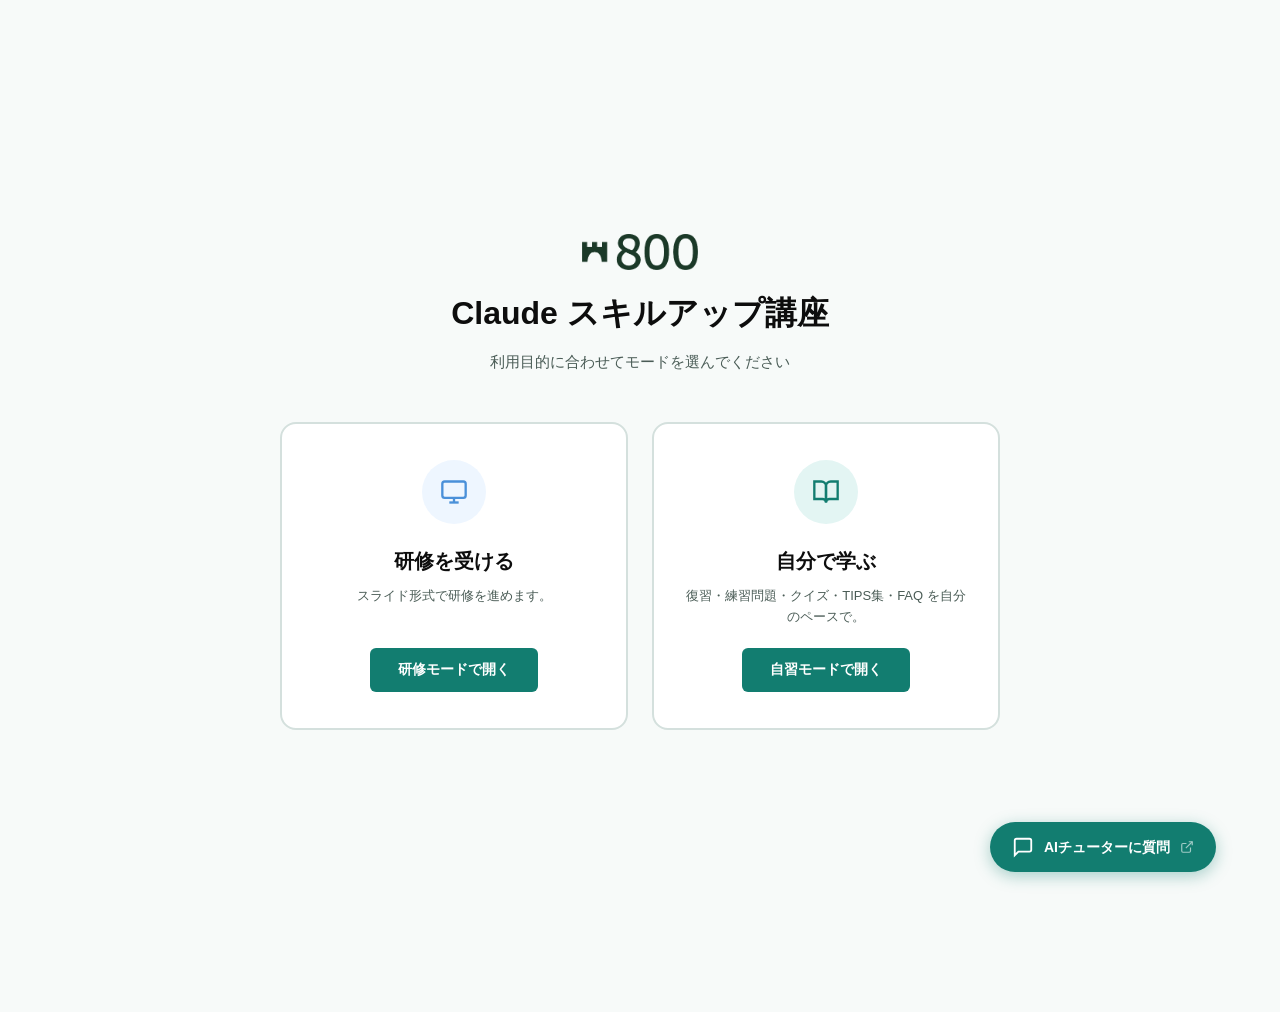
==== commit 3bf5a68b: "表紙の2カードのボタン高さを揃える ・.landing-card を縦フレックス（flex-direction: column / align-items: center）化 ・.landing-bt" ====
--- a/index.html
+++ b/index.html
@@ -4,7 +4,7 @@
   <meta charset="UTF-8">
   <meta name="viewport" content="width=device-width, initial-scale=1.0">
   <title>Claude スキルアップ講座</title>
-  <link rel="stylesheet" href="css/style.css?v=193">
+  <link rel="stylesheet" href="css/style.css?v=203">
 </head>
 <body>
   <!-- グローバルヘッダー -->
@@ -63,8 +63,8 @@
     </div>
   </footer>
 
-  <script src="js/modules.js?v=193"></script>
-  <script src="js/quiz.js?v=193"></script>
-  <script src="js/app.js?v=193"></script>
+  <script src="js/modules.js?v=203"></script>
+  <script src="js/quiz.js?v=203"></script>
+  <script src="js/app.js?v=203"></script>
 </body>
 </html>
--- a/css/style.css
+++ b/css/style.css
@@ -2777,7 +2777,7 @@
 /* --- 研修モード サイドバー --- */
 .present-sidebar {
   position: fixed;
-  right: 12px;
+  left: 12px;
   top: calc(var(--header-height) + 8px);
   width: 240px;
   max-height: calc(100vh - var(--header-height) - 80px);
@@ -3465,6 +3465,9 @@
   cursor: pointer;
   transition: all 0.25s ease;
   text-align: center;
+  display: flex;
+  flex-direction: column;
+  align-items: center;
 }
 
 .landing-card:hover {
@@ -3516,6 +3519,7 @@
   color: white;
   background: var(--primary);
   transition: background 0.2s;
+  margin-top: auto;
 }
 
 .landing-card:hover .landing-btn {
@@ -4048,13 +4052,14 @@
    ======================================== */
 .learn-layout {
   display: grid;
-  grid-template-columns: 1fr 240px;
+  grid-template-columns: 240px 1fr;
   gap: 32px;
   align-items: start;
 }
 
 .learn-toc {
   position: sticky;
+  order: -1;
   top: calc(var(--header-height) + 16px);
   background: var(--surface);
   border: 1px solid var(--border);
@@ -4175,6 +4180,7 @@
   .learn-toc {
     position: static;
     max-height: none;
+    order: 0;
   }
 }
 
